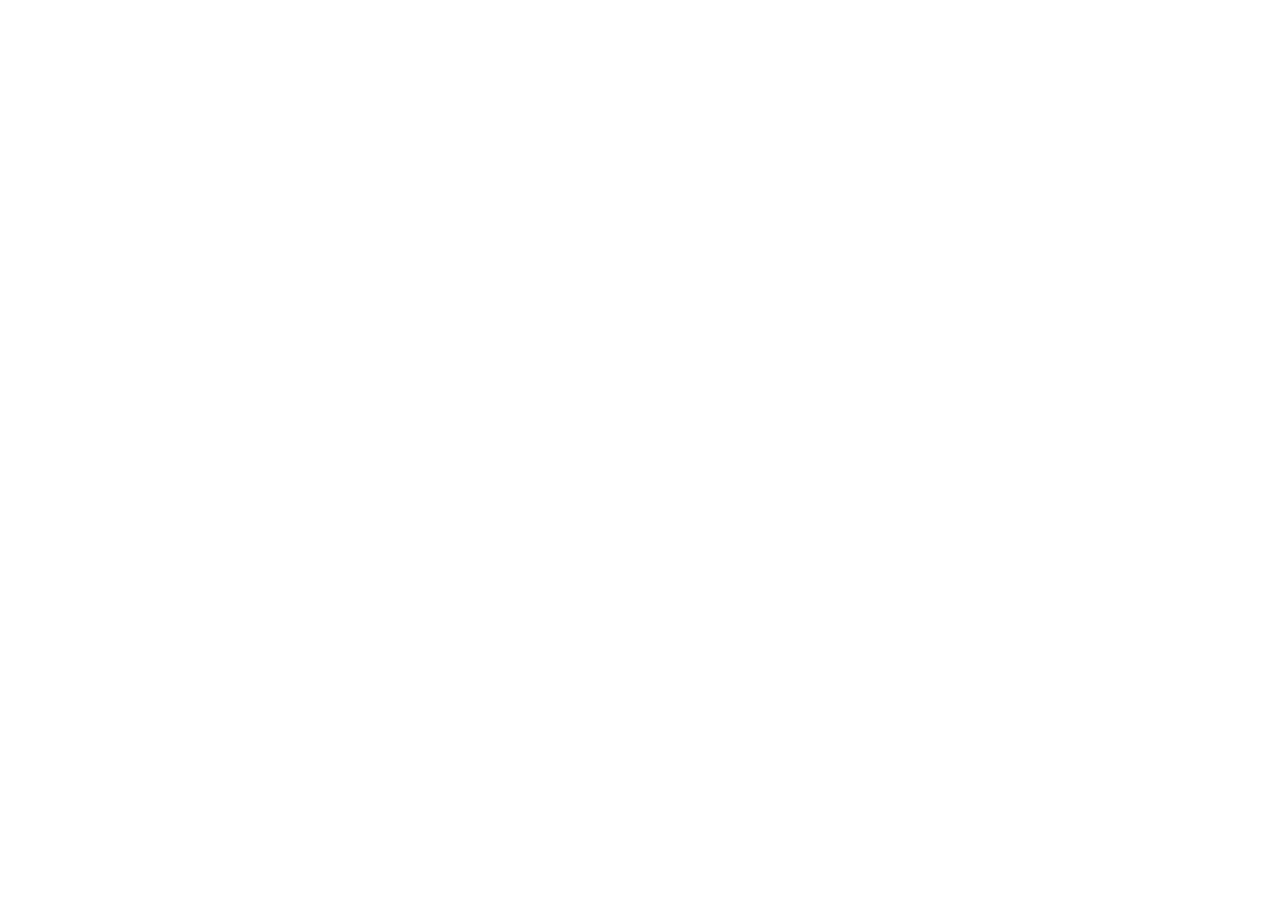
==== index.html @ 9c595fa5 "Add files via upload" ====
<!doctype html>
<html lang="en">
<head>
<meta charset="utf-8">
<meta name="viewport" content="width=device-width, initial-scale=1, viewport-fit=cover">
<title>Circles</title>
<link rel="stylesheet" href="css/style.css">
</head>
<body>
<div id="app"></div>
<script src="js/icons.js"></script>
<script src="js/models.js"></script>
<script src="js/views.js"></script>
<script src="js/controller.js"></script>
</body>
</html>
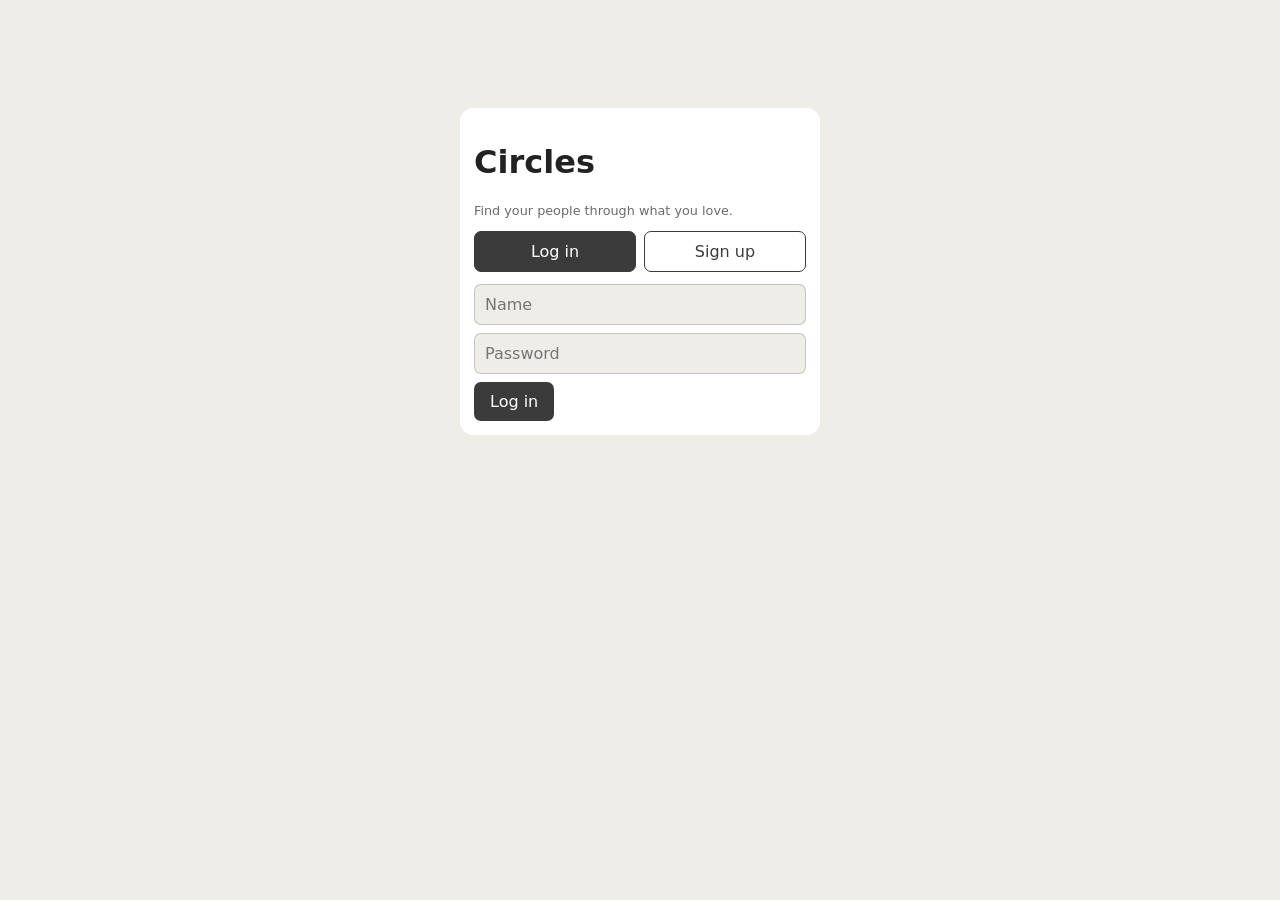
==== commit 2c95e766: "Rename index (1).html to index.html Fixed name" ====
--- a/index.html
+++ b/index.html
@@ -4,13 +4,314 @@
 <meta charset="utf-8">
 <meta name="viewport" content="width=device-width, initial-scale=1, viewport-fit=cover">
 <title>Circles</title>
-<link rel="stylesheet" href="css/style.css">
+<style>
+:root{--bg:#efede8;--card:#fff;--ink:#222;--mut:#6b6b6b;--ac:#3b3b3b;--on:#fff;--f:system-ui,sans-serif;--r:14px;--hd:var(--ac)}
+[data-theme=swimming]{--bg:#dff1f5;--card:#f8fdff;--ink:#073247;--mut:#4d7a8c;--ac:#0b7fa8;--on:#fff;--f:"Trebuchet MS",system-ui,sans-serif;--r:24px;--hd:repeating-radial-gradient(circle at 50% 160%,transparent 0 16px,rgba(255,255,255,.2) 17px 18px),linear-gradient(#0b7fa8,#38a9c9)}
+[data-theme=books]{--bg:#e7dcc6;--card:#f3ead8;--ink:#1a1714;--mut:#6e5a47;--ac:#4a2f1b;--on:#f3ead8;--f:Georgia,"Times New Roman",serif;--r:2px;--hd:#1a1714}
+[data-theme=gardening]{--bg:#e2ebd6;--card:#f4f8ec;--ink:#1d3320;--mut:#5b7552;--ac:#3f7a38;--on:#fff;--f:"Gill Sans","Trebuchet MS",sans-serif;--r:18px;--hd:linear-gradient(135deg,#2f6a2e,#7fb24a)}
+[data-theme=gaming]{--bg:#14102a;--card:#201a40;--ink:#ece8ff;--mut:#9d94d6;--ac:#8f6bff;--on:#14102a;--f:"Courier New",monospace;--r:6px;--hd:#0c0920}
+[data-theme=cooking]{--bg:#fbeedf;--card:#fff8ef;--ink:#3a1a10;--mut:#8a5a45;--ac:#b3301c;--on:#fff8ef;--f:"Palatino Linotype",Palatino,serif;--r:12px;--hd:repeating-linear-gradient(45deg,#b3301c 0 14px,#c9503a 14px 28px)}
+[data-theme=photography]{--bg:#1c1c1c;--card:#262626;--ink:#f0f0f0;--mut:#a0a0a0;--ac:#f2c14e;--on:#1c1c1c;--f:"Helvetica Neue",Arial,sans-serif;--r:0;--hd:#000}
+[data-theme=running]{--bg:#fff1e8;--card:#fffaf6;--ink:#2a1608;--mut:#8a5a3a;--ac:#ff5a1f;--on:#fff;--f:"Arial Narrow","Helvetica Neue",sans-serif;--r:10px;--hd:repeating-linear-gradient(0deg,#ff5a1f 0 8px,#ff7e47 8px 10px)}
+[data-theme=music]{--bg:#1a1024;--card:#2a1a3a;--ink:#f5e9ff;--mut:#b79ad6;--ac:#e040fb;--on:#1a1024;--f:Verdana,sans-serif;--r:16px;--hd:linear-gradient(135deg,#5b1b8a,#e040fb)}
+[data-theme=painting]{--bg:#fdf6ee;--card:#fff;--ink:#2a2133;--mut:#7d6b8a;--ac:#e0457b;--on:#fff;--f:"Trebuchet MS",sans-serif;--r:20px;--hd:linear-gradient(120deg,#e0457b,#f5a623,#3fb8af)}
+[data-theme=hiking]{--bg:#e9eadc;--card:#f6f6ec;--ink:#25301c;--mut:#6d7a5a;--ac:#6b4f2a;--on:#f6f6ec;--f:"Gill Sans",sans-serif;--r:8px;--hd:linear-gradient(#4a6741,#7d9a62)}
+[data-theme=cycling]{--bg:#e8f0f7;--card:#f7fbff;--ink:#10243a;--mut:#587490;--ac:#1769c9;--on:#fff;--f:"Helvetica Neue",Arial,sans-serif;--r:12px;--hd:repeating-linear-gradient(135deg,#1769c9 0 12px,#2a85e8 12px 24px)}
+[data-theme=yoga]{--bg:#f1ebf5;--card:#fbf8fd;--ink:#3a2d4a;--mut:#8a7b9c;--ac:#8e6bbf;--on:#fff;--f:Optima,"Segoe UI",sans-serif;--r:28px;--hd:linear-gradient(135deg,#b9a2e0,#f4c4d8)}
+[data-theme=fishing]{--bg:#dfe9ea;--card:#f1f7f7;--ink:#14302f;--mut:#547572;--ac:#1f6f6b;--on:#fff;--f:"Trebuchet MS",sans-serif;--r:16px;--hd:linear-gradient(#1f6f6b,#4aa8a0)}
+[data-theme=knitting]{--bg:#f6e9ea;--card:#fff6f6;--ink:#4a1d2c;--mut:#9a6a77;--ac:#c2415d;--on:#fff;--f:Georgia,serif;--r:22px;--hd:repeating-linear-gradient(45deg,#c2415d 0 6px,#d9607a 6px 12px)}
+[data-theme=chess]{--bg:#d9d4cc;--card:#efece6;--ink:#111;--mut:#5b564e;--ac:#111;--on:#efece6;--f:Georgia,serif;--r:0;--hd:repeating-conic-gradient(#111 0 25%,#2e2e2e 0 50%) 0 0/28px 28px}
+[data-theme=astronomy]{--bg:#0b1026;--card:#151c3d;--ink:#e6ebff;--mut:#8d9bd1;--ac:#ffd166;--on:#0b1026;--f:"Courier New",monospace;--r:14px;--hd:radial-gradient(circle at 20% 30%,#fff 0 1px,transparent 2px),radial-gradient(circle at 70% 60%,#fff 0 1px,transparent 2px),#0b1026}
+*{box-sizing:border-box}
+html,body{margin:0;min-height:100%}
+body{background:var(--bg);color:var(--ink);font-family:var(--f);transition:background .3s,color .3s}
+header{background:var(--hd);color:var(--on);padding:calc(env(safe-area-inset-top,0px) + 16px) 18px 16px;display:flex;justify-content:space-between;align-items:center;gap:12px}
+header h1{margin:0;font-size:1.4rem}
+header p{margin:4px 0 0;opacity:.85;font-size:.9rem}
+main{padding:16px 16px 120px;max-width:640px;margin:0 auto}
+nav{position:fixed;left:0;right:0;bottom:0;display:flex;justify-content:center;gap:8px;padding:10px 8px calc(env(safe-area-inset-bottom,0px) + 12px);pointer-events:none}
+nav button{display:flex;align-items:center;justify-content:center;width:48px;height:48px;pointer-events:auto;border:0;border-radius:14px;background:var(--card);color:var(--mut);cursor:pointer;box-shadow:0 2px 8px rgba(0,0,0,.18)}
+nav button.on{background:var(--ac);color:var(--on)}
+button:focus-visible,input:focus-visible,textarea:focus-visible{outline:2px solid var(--ac);outline-offset:2px}
+.hico{opacity:.9;flex:none}.ico{flex:none;color:var(--ac)}
+.card{background:var(--card);border-radius:var(--r);padding:14px;margin-bottom:12px}
+.card img.ph{width:100%;border-radius:calc(var(--r) / 2);display:block;margin-top:8px}
+.meta{color:var(--mut);font-size:.8rem}
+textarea,input[type=text],input[type=password]{width:100%;font:inherit;color:var(--ink);background:var(--bg);border:1px solid color-mix(in srgb,var(--ink) 20%,transparent);border-radius:calc(var(--r) / 2);padding:10px;margin-bottom:8px}
+.btn{background:var(--ac);color:var(--on);border:0;border-radius:calc(var(--r) / 2);padding:10px 16px;font:inherit;cursor:pointer}
+.btn.ghost{background:none;color:var(--mut);padding:4px 6px;font-size:.8rem}
+.row{display:flex;justify-content:space-between;align-items:center;gap:12px}
+.name,.who{display:flex;align-items:center;gap:12px}.who{cursor:pointer}
+.empty{color:var(--mut);text-align:center;padding:32px 8px}
+.fab{position:fixed;right:18px;bottom:calc(env(safe-area-inset-bottom,0px) + 88px);width:56px;height:56px;border-radius:50%;border:0;background:var(--ac);color:var(--on);font-size:2rem;line-height:1;cursor:pointer;box-shadow:0 4px 14px rgba(0,0,0,.3)}
+.tog{display:flex;gap:8px;margin-bottom:12px}
+.tog .btn{flex:1;background:none;color:var(--ac);border:1px solid var(--ac)}.tog .btn.on{background:var(--ac);color:var(--on)}
+.av{border-radius:50%;object-fit:cover;background:var(--ac);color:var(--on);display:flex;align-items:center;justify-content:center;font-weight:700;flex:none}
+.acts{display:flex;gap:6px;margin-top:10px;flex-wrap:wrap}
+.acts button{display:flex;align-items:center;gap:6px;background:none;border:1px solid color-mix(in srgb,var(--ink) 18%,transparent);border-radius:999px;padding:6px 12px;color:var(--mut);font:inherit;cursor:pointer}
+.acts button.on{color:var(--on);background:var(--ac);border-color:var(--ac)}
+.acts{--up1:#2e9e5b;--up2:#7fd36b;--dn1:#e8742a;--dn2:#f2a45c;--uptx:#fff;--dntx:#fff}
+.acts[data-h=swimming]{--up1:#1e90ff;--up2:#38d0e8;--dn1:#ff5a47;--dn2:#ff9a62}
+.acts[data-h=books]{--up1:#b9791f;--up2:#dcae4e;--dn1:#7a1f2b;--dn2:#b8465a}
+.acts[data-h=gardening]{--up1:#2f9e44;--up2:#8bd450;--dn1:#e8590c;--dn2:#f5a623}
+.acts[data-h=gaming]{--up1:#22d3a0;--up2:#6bff8f;--dn1:#ff3b6b;--dn2:#ff7a45;--uptx:#14102a}
+.acts[data-h=cooking]{--up1:#e8590c;--up2:#ffa94d;--dn1:#3b5bdb;--dn2:#74a0ff;--uptx:#3a1a10}
+.acts[data-h=photography]{--up1:#d99a1c;--up2:#f2c14e;--dn1:#4a6fa5;--dn2:#7fa3d1;--uptx:#1c1c1c}
+.acts[data-h=running]{--up1:#ff5a1f;--up2:#ffb347;--dn1:#2563eb;--dn2:#60a5fa}
+.acts[data-h=music]{--up1:#e040fb;--up2:#ff80ab;--dn1:#00a8c0;--dn2:#4dd0e1}
+.acts[data-h=painting]{--up1:#e0457b;--up2:#f5a623;--dn1:#2f9e98;--dn2:#2a7de1}
+.acts[data-h=hiking]{--up1:#4a8f3a;--up2:#9ccc65;--dn1:#8d5a2b;--dn2:#c98f4a}
+.acts[data-h=cycling]{--up1:#1769c9;--up2:#42a5f5;--dn1:#ef6c00;--dn2:#ffb300}
+.acts[data-h=yoga]{--up1:#8e6bbf;--up2:#d1a5ec;--dn1:#e08a6b;--dn2:#f4b183}
+.acts[data-h=fishing]{--up1:#1f8f86;--up2:#5fd1bd;--dn1:#d9534f;--dn2:#f08a5d}
+.acts[data-h=knitting]{--up1:#c2415d;--up2:#ef8aa0;--dn1:#4b6cb7;--dn2:#8fa8e8}
+.acts[data-h=chess]{--up1:#3d3d3d;--up2:#7a7a7a;--dn1:#c9a227;--dn2:#f0d56a;--dntx:#111}
+.acts[data-h=astronomy]{--up1:#ffd166;--up2:#ffe9a3;--dn1:#7b61ff;--dn2:#b39dff;--uptx:#0b1026}
+.acts button.up{color:var(--up1);border-color:color-mix(in srgb,var(--up1) 45%,transparent);background:linear-gradient(135deg,color-mix(in srgb,var(--up1) 16%,transparent),color-mix(in srgb,var(--up2) 16%,transparent))}
+.acts button.dn{color:var(--dn1);border-color:color-mix(in srgb,var(--dn1) 45%,transparent);background:linear-gradient(135deg,color-mix(in srgb,var(--dn1) 16%,transparent),color-mix(in srgb,var(--dn2) 16%,transparent))}
+.acts button.up.on{color:var(--uptx);border-color:transparent;background:linear-gradient(135deg,var(--up1),var(--up2))}
+.acts button.dn.on{color:var(--dntx);border-color:transparent;background:linear-gradient(135deg,var(--dn1),var(--dn2))}
+.cm{border-top:1px solid color-mix(in srgb,var(--ink) 15%,transparent);margin-top:10px;padding-top:8px}
+.cm p{margin:6px 0}.faded{opacity:.5}
+.auth{margin:12vh auto 0;max-width:360px}.err{color:#c0392b}
+</style>
 </head>
 <body>
 <div id="app"></div>
-<script src="js/icons.js"></script>
-<script src="js/models.js"></script>
-<script src="js/views.js"></script>
-<script src="js/controller.js"></script>
+<script>
+// ===== ICONS =====
+// Icon library: hobby icons, nav icons, and per-hobby reaction icons.
+const T='fill="currentColor" fill-opacity=".16"',F='fill="currentColor"';
+const ICONS={
+  swimming:`<circle cx="17" cy="6" r="2.2" ${F}/><path d="M4 12.5l5-3.5 4 2 2.5-3"/><path d="M12.5 11.5l2.5 2.5"/><path d="M2 16.5c2.2 0 2.2-1.5 4.5-1.5s2.2 1.5 4.5 1.5 2.2-1.5 4.5-1.5 2.2 1.5 4.5 1.5M2 20.5c2.2 0 2.2-1.5 4.5-1.5s2.2 1.5 4.5 1.5 2.2-1.5 4.5-1.5 2.2 1.5 4.5 1.5"/>`,
+  books:`<path d="M12 6.5C10 5 7 4.5 3 4.5v13.5c4 0 7 .5 9 2 2-1.5 5-2 9-2V4.5c-4 0-7 .5-9 2z" ${T}/><path d="M12 6.5v13.5M6 8.5c1.5 0 3 .2 4.5.8M6 12c1.5 0 3 .2 4.5.8M18 8.5c-1.5 0-3 .2-4.5.8M18 12c-1.5 0-3 .2-4.5.8"/>`,
+  gardening:`<path d="M5.5 15h13l-1.5 6H7z" ${T}/><path d="M12 15V9.5"/><path d="M12 10.5c0-3.5-2.5-5.5-6.5-5.5 0 3.5 2.5 5.5 6.5 5.5zM12 13c0-3 2-4.5 5.5-4.5 0 3-2 4.5-5.5 4.5z" ${T}/>`,
+  gaming:`<path d="M7 7h10a5 5 0 0 1 4.8 6.5l-1 3.5a2.5 2.5 0 0 1-4.2 1l-1.8-2.5H9.2L7.4 18a2.5 2.5 0 0 1-4.2-1l-1-3.5A5 5 0 0 1 7 7z" ${T}/><path d="M7.5 10v4M5.5 12h4"/><circle cx="16" cy="11" r="1" ${F}/><circle cx="18.5" cy="13.5" r="1" ${F}/>`,
+  cooking:`<path d="M4.5 12h15v5a3.5 3.5 0 0 1-3.5 3.5H8A3.5 3.5 0 0 1 4.5 17z" ${T}/><path d="M3 12h18M10.5 9.5h3M12 9.5V12"/><path d="M8 3c-1 1 1 2 0 3.5M12 2c-1 1 1 2 0 3.5M16 3c-1 1 1 2 0 3.5"/>`,
+  photography:`<path d="M3 8.5a2 2 0 0 1 2-2h2.5L9 4h6l1.5 2.5H19a2 2 0 0 1 2 2V18a2 2 0 0 1-2 2H5a2 2 0 0 1-2-2z" ${T}/><circle cx="12" cy="13" r="4"/><circle cx="12" cy="13" r="1.6" ${F}/><circle cx="17.5" cy="9.5" r=".8" ${F}/>`,
+  running:`<path d="M3 17v-4l4-1 2-3 3 2 5 2.5c2 .5 4 1 4 3.5v1H3z" ${T}/><path d="M3 20.5h18M9.5 10l1.5 2M12 11.5l1.5 1.5"/>`,
+  music:`<path d="M9 18V6l10-2v12"/><circle cx="6.5" cy="18" r="2.5" ${T}/><circle cx="16.5" cy="16" r="2.5" ${T}/><path d="M9 10l10-2"/>`,
+  painting:`<path d="M12 3a9 9 0 0 0 0 18c1.5 0 2-1 1.5-2.2-.5-1.3.3-2.3 1.7-2.3H18a3 3 0 0 0 3-3C21 7 17 3 12 3z" ${T}/><circle cx="7.5" cy="11" r="1.2" ${F}/><circle cx="10.5" cy="7" r="1.2" ${F}/><circle cx="15.5" cy="7.5" r="1.2" ${F}/>`,
+  hiking:`<path d="M2 20l7-12 4 6 2-3 7 9z" ${T}/><path d="M9 8V4l4 1.5L9 7"/>`,
+  cycling:`<circle cx="6" cy="16" r="3.5" ${T}/><circle cx="18" cy="16" r="3.5" ${T}/><path d="M6 16l4-7h5l3 7M10 9l3 7H6M9 6.5h3"/>`,
+  yoga:`<circle cx="12" cy="5" r="2" ${F}/><path d="M12 8v5M5 11l7 2 7-2M7 20l5-7 5 7"/>`,
+  fishing:`<path d="M3 12c3-5 8-6 12-3l3-2v10l-3-2c-4 3-9 2-12-3z" ${T}/><circle cx="8" cy="11" r=".9" ${F}/><path d="M12 9.5c1 1.5 1 3.5 0 5"/>`,
+  knitting:`<circle cx="10" cy="14" r="6" ${T}/><path d="M5.5 11c3 1 6 .5 9-2M4.5 15c4 1.5 8 1 11-1.5M7 19c3 .5 6-.5 8-2.5"/><path d="M14 11l7-8M19 3l2 2"/>`,
+  chess:`<circle cx="12" cy="6.5" r="3" ${T}/><path d="M9.5 10c0 2.500-1 3.500-2.500 5h10c-1.500-1.500-2.500-2.500-2.500-5M5 21h14v-3H5z" ${T}/><path d="M7 15h10"/>`,
+  astronomy:`<circle cx="12" cy="12" r="5" ${T}/><ellipse cx="12" cy="12" rx="10" ry="3.5" transform="rotate(-20 12 12)"/><circle cx="19" cy="5" r=".8" ${F}/><circle cx="5" cy="19" r=".8" ${F}/>`,
+  n_photos:`<rect x="3" y="4" width="18" height="16" rx="3" ${T}/><circle cx="8.5" cy="9.5" r="1.8" ${F}/><path d="M3.5 17l5.5-5 4 3.5 2.5-2 5 4"/>`,
+  n_popular:`<path d="M12 3l2.6 5.6 6.1.8-4.5 4.2 1.2 6L12 16.6 6.6 19.6l1.2-6L3.3 9.4l6.1-.8z" ${T}/><path d="M12 14v-5M9.8 11l2.2-2.2 2.2 2.2"/>`,
+  n_text:`<path d="M5 4h14a2 2 0 0 1 2 2v9a2 2 0 0 1-2 2h-7l-5 4v-4H5a2 2 0 0 1-2-2V6a2 2 0 0 1 2-2z" ${T}/><path d="M7.5 9h9M7.5 12.5h5.5"/>`,
+  n_add:`<rect x="3" y="3" width="18" height="18" rx="4" ${T}/><circle cx="7.5" cy="8" r="1" ${F}/><circle cx="7.5" cy="12" r="1" ${F}/><circle cx="7.5" cy="16" r="1" ${F}/><path d="M11 8h6M11 12h6M11 16h4"/>`,
+  n_hobbies:`<path d="M12 20.5s-8-4.7-8-10.5a4.5 4.5 0 0 1 8-2.8A4.5 4.5 0 0 1 20 10c0 5.8-8 10.5-8 10.5z" ${T}/><path d="M7.5 10a2.5 2.5 0 0 1 2-2"/>`,
+  n_me:`<circle cx="12" cy="12" r="9.5" ${T}/><circle cx="12" cy="9.5" r="3.2"/><path d="M5.8 18.5c1.2-2.6 3.5-4 6.2-4s5 1.4 6.200 4"/>`
+};
+// Themed reactions. Dislike reuses the like shape turned upside down.
+const REACT={
+  swimming:{like:`<path d="M12 3c4 5 6 8 6 11a6 6 0 0 1-12 0c0-3 2-6 6-11z" ${T}/>`,comment:`<circle cx="9" cy="15" r="5" ${T}/><circle cx="17" cy="8" r="3" ${T}/>`},
+  books:{like:`<path d="M6 3h12v18l-6-4-6 4z" ${T}/>`,comment:`<path d="M4 20l1-4L16 5l3 3L8 19zM14 7l3 3" ${T}/>`},
+  gardening:{like:`<path d="M5 19C5 10 10 5 20 5c0 10-5 15-15 14zM5 19l8-8" ${T}/>`,comment:`<circle cx="12" cy="6" r="2.8" ${T}/><circle cx="12" cy="18" r="2.8" ${T}/><circle cx="6" cy="12" r="2.8" ${T}/><circle cx="18" cy="12" r="2.8" ${T}/><circle cx="12" cy="12" r="1.5" ${F}/>`},
+  gaming:{like:`<path d="M12 3l2.6 5.6 6.1.8-4.5 4.2 1.2 6L12 16.6 6.6 19.6l1.2-6L3.3 9.4l6.1-.8z" ${T}/>`,comment:`<path d="M4 5h16v11h-7l-4 4v-4H4z" ${T}/><path d="M8 10.5h.01M12 10.5h.01M16 10.5h.01"/>`},
+  cooking:{like:`<path d="M12 3c1 4 5 5 5 10a5 5 0 0 1-10 0c0-2 1-3 2-4 0 2 1 3 2 3 0-4-1-6 1-9z" ${T}/>`,comment:`<path d="M4 17h16M6 17a6 6 0 0 1 12 0M12 9V7" ${T}/>`},
+  photography:{like:`<circle cx="12" cy="12" r="8" ${T}/><path d="M12 4l4 7M20 12l-7 4M12 20l-4-7M4 12l7-4"/>`,comment:`<rect x="4" y="5" width="16" height="14" rx="1" ${T}/><path d="M8 5v14M16 5v14"/>`},
+  running:{like:`<path d="M13 2L5 14h6l-1 8 8-12h-6z" ${T}/>`,comment:`<circle cx="12" cy="13" r="7" ${T}/><path d="M12 9v4l2.5 1.5M9.5 3h5"/>`},
+  music:{like:`<path d="M9 18V5l10-2v12"/><circle cx="6.5" cy="18" r="2.5" ${T}/><circle cx="16.5" cy="15" r="2.5" ${T}/>`,comment:`<path d="M4 12v0M8 8v8M12 5v14M16 8v8M20 11v2"/>`},
+  painting:{like:`<path d="M20 4L10 14l-2-2L18 2z" ${T}/><path d="M8 14c-3 0-4 2-4 4s-1 2-1 2c3 1 7 0 7-4z" ${T}/>`,comment:`<path d="M4 5h16v11H9l-5 4z" ${T}/><circle cx="9" cy="10.5" r="1" ${F}/><circle cx="12.5" cy="10.5" r="1" ${F}/>`},
+  hiking:{like:`<path d="M3 19l6-11 4 7 2-3 6 7z" ${T}/>`,comment:`<circle cx="12" cy="12" r="8" ${T}/><path d="M15 9l-1.5 4.5L9 15l1.5-4.5z"/>`},
+  cycling:{like:`<circle cx="12" cy="12" r="8" ${T}/><circle cx="12" cy="12" r="1.5" ${F}/><path d="M12 4v6.5M12 13.5V20M4 12h6.5M13.5 12H20"/>`,comment:`<path d="M6 17h12l-1.5-2V10a4.5 4.5 0 0 0-9 0v5z" ${T}/><path d="M10 20h4"/>`},
+  yoga:{like:`<path d="M12 4c3 3 3 7 0 10-3-3-3-7 0-10zM4 9c4 0 7 2 8 5-4 0-7-2-8-5zM20 9c-4 0-7 2-8 5 4 0 7-2 8-5z" ${T}/><path d="M5 18h14"/>`,comment:`<circle cx="12" cy="12" r="3" ${F}/><circle cx="12" cy="12" r="7"/>`},
+  fishing:{like:`<path d="M4 12c3-5 8-5 11-2l4-3v10l-4-3c-3 3-8 3-11-2z" ${T}/><circle cx="8.5" cy="11" r=".8" ${F}/>`,comment:`<path d="M13 3v12a4.5 4.5 0 0 1-9 0v-1.5M2 12l2 2 2-2"/><circle cx="13" cy="3" r="1" ${F}/>`},
+  knitting:{like:`<circle cx="12" cy="12" r="8" ${T}/><path d="M5 9c4 1.5 9 1 14-2M4.5 14c5 2 10 1 15-2M8 19.5c3 .5 7-1 9-4"/>`,comment:`<path d="M5 20L19 4M5 4l14 16"/><circle cx="19" cy="4" r="1.3" ${F}/><circle cx="19" cy="20" r="1.3" ${F}/>`},
+  chess:{like:`<path d="M4 18l-1-10 5 4 4-7 4 7 5-4-1 10z" ${T}/><path d="M4 21h16"/>`,comment:`<rect x="4" y="4" width="16" height="16" rx="1"/><path d="M4 12h16M12 4v16"/><path d="M4 4h8v8H4zM12 12h8v8h-8z" ${F}/>`},
+  astronomy:{like:`<path d="M12 3c1 5 3 7 9 9-6 2-8 4-9 9-1-5-3-7-9-9 6-2 8-4 9-9z" ${T}/>`,comment:`<path d="M20 14.5A8 8 0 1 1 9.5 4 6.5 6.5 0 0 0 20 14.5z" ${T}/>`}
+};
+const HIDE='<path d="M3 12s3.5-6 9-6 9 6 9 6-3.5 6-9 6-9-6-9-6z"/><circle cx="12" cy="12" r="2.5"/><path d="M4 4l16 16"/>';
+const svg=(inner,n=28,c="ico",flip=false)=>`<svg class="${c}" viewBox="0 0 24 24" width="${n}" height="${n}" fill="none" stroke="currentColor" stroke-width="1.7" stroke-linecap="round" stroke-linejoin="round" aria-hidden="true">${flip?`<g transform="rotate(180 12 12)">${inner}</g>`:inner}</svg>`;
+const ico=(k,n,c)=>svg(ICONS[k],n,c);
+const rico=(h,t,n=20)=>t==="hide"?svg(HIDE,n,"ri"):svg(REACT[h][t==="dislike"?"like":t],n,"ri",t==="dislike");
+
+// ===== MODELS =====
+// MODEL: data, rules and saving (localStorage). Contains no HTML.
+const M=(()=>{
+const KEY="circles-db-v2";
+const H={
+  swimming:{name:"Swimming",tag:"Laps, open water and cold-lake bravery."},
+  books:{name:"Books",tag:"What you’re reading and what it did to you."},
+  gardening:{name:"Gardening",tag:"Seeds, soil and slow wins."},
+  gaming:{name:"Gaming",tag:"Runs, builds and rage-quits."},
+  cooking:{name:"Cooking",tag:"Dinners worth photographing."},
+  photography:{name:"Photography",tag:"One good frame at a time."},
+  running:{name:"Running",tag:"Early miles and personal bests."},
+  music:{name:"Music",tag:"Play it, make it, share it."},
+  painting:{name:"Painting",tag:"Colour, canvas and happy accidents."},
+  hiking:{name:"Hiking",tag:"Trails, summits and snack breaks."},
+  cycling:{name:"Cycling",tag:"Two wheels, long roads."},
+  yoga:{name:"Yoga",tag:"Stretch, breathe, repeat."},
+  fishing:{name:"Fishing",tag:"Patience, water and the one that got away."},
+  knitting:{name:"Knitting",tag:"One more row, always."},
+  chess:{name:"Chess",tag:"Openings, endgames and blunders."},
+  astronomy:{name:"Astronomy",tag:"Clear skies and faraway things."}};
+let db=null;
+const uid=p=>p+Date.now().toString(36)+Math.random().toString(36).slice(2,6);
+const save=()=>{try{localStorage.setItem(KEY,JSON.stringify(db))}catch(e){alert("Storage is full. Delete a photo post to free up space.")}};
+async function hash(pw,salt){const b=await crypto.subtle.digest("SHA-256",new TextEncoder().encode(salt+pw));return[...new Uint8Array(b)].map(x=>x.toString(16).padStart(2,"0")).join("")}
+function seed(){
+  const n=Date.now(),m=6e4,u=(id,name,bio,joined)=>({id,name,bio,pic:null,salt:null,hash:null,joined,current:null,hidden:[]});
+  const p=(id,hobby,who,text,ago,votes)=>({id,hobby,uid:who,text,img:null,t:n-ago*m,votes});
+  return{session:null,
+    users:[u("u1","Mira","Cold-water swimmer and lake enthusiast.",["swimming","photography"]),u("u2","Jonas","Reads too much, sleeps too little.",["books","cooking"]),u("u3","Elin","Tomatoes, tulips and bad puns.",["gardening","books"])],
+    posts:[p("p1","swimming","u1","Hit 2 km in the lake this morning. Water was 14 degrees.",20,{u2:1,u3:1}),
+      p("p2","books","u2","Finished a thousand-page novel. Need a lighter read next, suggestions?",90,{u3:1}),
+      p("p3","gardening","u3","First tomatoes of the year are finally turning red.",300,{u1:1,u2:1}),
+      p("p4","books","u3","Reread an old favourite and it hit differently this time.",1500,{}),
+      p("p5","cooking","u2","Burnt the garlic again. Lesson: never leave it alone.",60,{u1:-1})],
+    comments:[{id:"c1",pid:"p2",uid:"u3",text:"Try a short story collection!",t:n-60*m}]}}
+try{db=JSON.parse(localStorage.getItem(KEY))}catch(e){}
+if(!db){db=seed();save()}
+const user=i=>db.users.find(x=>x.id===i);
+const me=()=>user(db.session);
+const post=i=>db.posts.find(p=>p.id===i);
+const count=h=>db.posts.filter(p=>p.hobby===h).length;
+const members=h=>db.users.filter(x=>x.joined.includes(h)).length;
+return{H,user,me,post,members,count,
+  // --- accounts ---
+  async signUp(name,pw){
+    name=name.trim();
+    if(name.length<2||pw.length<4)return"Use a name of 2+ characters and a password of 4+.";
+    if(db.users.some(x=>x.name.toLowerCase()===name.toLowerCase()))return"That name is taken.";
+    const salt=uid("s"),u={id:uid("u"),name,bio:"",pic:null,salt,hash:await hash(pw,salt),joined:[],current:null,hidden:[]};
+    db.users.push(u);db.session=u.id;save();return null},
+  async logIn(name,pw){
+    const u=db.users.find(x=>x.hash&&x.name.toLowerCase()===name.trim().toLowerCase());
+    if(!u||u.hash!==await hash(pw,u.salt))return"Wrong name or password.";
+    db.session=u.id;save();return null},
+  logout(){db.session=null;save()},
+  update(patch){
+    if(patch.name!==undefined){const nm=patch.name.trim();
+      if(nm.length<2)return"Name needs 2+ characters.";
+      if(db.users.some(x=>x.id!==db.session&&x.name.toLowerCase()===nm.toLowerCase()))return"That name is taken.";
+      patch.name=nm}
+    Object.assign(me(),patch);save();return null},
+  // --- hobbies: most popular first (members, then posts) ---
+  popular(list){return list.slice().sort((a,b)=>members(b)-members(a)||count(b)-count(a))},
+  join(h){const u=me();if(!u.joined.includes(h))u.joined.push(h);u.current=h;save()},
+  setCurrent(h){me().current=h;save()},
+  leave(h){const u=me();u.joined=u.joined.filter(x=>x!==h);if(u.current===h)u.current=u.joined[0]||null;save()},
+  // most popular posts across all hobbies: likes minus dislikes, then comments, then newest
+  popularPosts(){const hid=me().hidden,sc=p=>Object.values(p.votes).reduce((a,b)=>a+b,0),nc=p=>db.comments.filter(c=>c.pid===p.id).length;
+    return db.posts.filter(p=>!hid.includes(p.id)).sort((a,b)=>sc(b)-sc(a)||nc(b)-nc(a)||b.t-a.t).slice(0,30)},
+  // --- posts: newest first ---
+  feed(h,photo,showHidden){const hid=me().hidden;return db.posts.filter(p=>p.hobby===h&&!!p.img===photo&&(showHidden||!hid.includes(p.id))).sort((a,b)=>b.t-a.t)},
+  hiddenIn(h,photo){const hid=me().hidden;return db.posts.filter(p=>p.hobby===h&&!!p.img===photo&&hid.includes(p.id)).length},
+  byUser(id){return db.posts.filter(p=>p.uid===id).sort((a,b)=>b.t-a.t)},
+  savePost(d){
+    const photo=d.kind==="photo";
+    if(d.id){const p=post(d.id);p.text=d.text;p.img=photo?d.img:null}
+    else db.posts.push({id:uid("p"),hobby:d.hobby,uid:db.session,text:d.text,img:photo?d.img:null,t:Date.now(),votes:{}});
+    save()},
+  remove(id){db.posts=db.posts.filter(p=>p.id!==id);db.comments=db.comments.filter(c=>c.pid!==id);save()},
+  // --- reactions ---
+  vote(id,v){const p=post(id),k=db.session;if(p.votes[k]===v)delete p.votes[k];else p.votes[k]=v;save()},
+  hide(id){const u=me();u.hidden=u.hidden.includes(id)?u.hidden.filter(x=>x!==id):[...u.hidden,id];save()},
+  comments(id){return db.comments.filter(c=>c.pid===id).sort((a,b)=>a.t-b.t)},
+  comment(id,text){db.comments.push({id:uid("c"),pid:id,uid:db.session,text,t:Date.now()});save()}
+}})();
+
+// ===== VIEWS =====
+// VIEW: turns data into HTML strings. Never changes data.
+const esc=t=>String(t).replace(/[&<>"]/g,c=>({"&":"&amp;","<":"&lt;",">":"&gt;",'"':"&quot;"}[c]));
+const V={
+  ago(t){const s=(Date.now()-t)/1000;return s<60?"just now":s<3600?Math.floor(s/60)+"m ago":s<86400?Math.floor(s/3600)+"h ago":Math.floor(s/86400)+"d ago"},
+  avatar(u,n=36){return u.pic?`<img class="av" src="${u.pic}" width="${n}" height="${n}" alt="${esc(u.name)}">`:`<div class="av" style="width:${n}px;height:${n}px;font-size:${Math.round(n/2.4)}px">${esc(u.name[0].toUpperCase())}</div>`},
+  auth(mode,err){const i=mode==="in";return`<div class="auth card"><h1>Circles</h1><p class="meta">Find your people through what you love.</p>
+    <div class="tog"><button class="btn ${i?"on":""}" onclick="C.mode('in')">Log in</button><button class="btn ${i?"":"on"}" onclick="C.mode('up')">Sign up</button></div>
+    ${err?`<p class="err">${esc(err)}</p>`:""}<input type="text" id="an" placeholder="Name" autocomplete="username"><input type="password" id="ap" placeholder="Password" autocomplete="${i?"current-password":"new-password"}">
+    <button class="btn" onclick="C.auth()">${i?"Log in":"Create account"}</button></div>`},
+  header(h,tab){if(tab==="popular")return`<header><div><h1>Popular</h1><p>Top posts and photos across every hobby.</p></div>${ico("n_popular",44,"hico")}</header>`;const x=h&&M.H[h];return`<header><div><h1>${x?esc(x.name):"Circles"}</h1><p>${x?esc(x.tag):"Join a hobby to get started."}</p></div>${x?ico(h,44,"hico"):""}</header>`},
+  nav(tab){return`<nav>${[["popular","Popular"],["photos","Photos"],["text","Posts"],["add","Explore hobbies"],["hobbies","My hobbies"],["me","Profile"]].map(([k,l])=>`<button class="${tab===k?"on":""}" onclick="C.go('${k}')" aria-label="${l}" title="${l}">${ico("n_"+k,28,"ni")}</button>`).join("")}</nav>`},
+  card(p,S,u,showHobby){
+    const a=M.user(p.uid),h=p.hobby,mine=p.uid===u.id,v=Object.values(p.votes),up=v.filter(x=>x>0).length,dn=v.filter(x=>x<0).length,cs=M.comments(p.id),hid=u.hidden.includes(p.id),my=p.votes[u.id];
+    const b=(on,fn,label,icon,n,c="")=>`<button class="${c} ${on?"on":""}" onclick="${fn}" aria-label="${label}" title="${label}">${icon}${n===undefined?"":`<span>${n}</span>`}</button>`;
+    return`<div class="card ${hid?"faded":""}"><div class="row"><div class="who" onclick="C.profile('${a.id}')">${V.avatar(a,34)}<div><strong>${esc(a.name)}</strong><div class="meta">${V.ago(p.t)}${showHobby?" · "+esc(M.H[h].name):""}</div></div></div>
+      ${mine?`<span><button class="btn ghost" onclick="C.compose(null,'${p.id}')">Edit</button><button class="btn ghost" onclick="C.del('${p.id}')">Delete</button></span>`:""}</div>
+      ${p.text?`<p>${esc(p.text)}</p>`:""}${p.img?`<img class="ph" src="${p.img}" alt="Photo in ${esc(M.H[h].name)}">`:""}
+      <div class="acts" data-h="${h}">${b(my===1,`C.vote('${p.id}',1)`,"Like",rico(h,"like"),up,"up")}${b(my===-1,`C.vote('${p.id}',-1)`,"Dislike",rico(h,"dislike"),dn,"dn")}${b(S.open[p.id],`C.toggle('${p.id}')`,"Comments",rico(h,"comment"),cs.length)}${mine?"":b(false,`C.hide('${p.id}')`,hid?"Unhide":"Hide",rico(h,"hide"))}</div>
+      ${S.open[p.id]?`<div class="cm">${cs.map(c=>`<p><strong>${esc(M.user(c.uid).name)}</strong> <span class="meta">${V.ago(c.t)}</span><br>${esc(c.text)}</p>`).join("")||`<p class="meta">No comments yet.</p>`}<div class="row"><input type="text" id="c-${p.id}" placeholder="Add a comment"><button class="btn" onclick="C.comment('${p.id}')">Send</button></div></div>`:""}</div>`},
+  feed(S,u,photo){
+    const h=u.current;
+    if(!h)return`<div class="empty">You haven’t picked a hobby yet.<br><br><button class="btn" onclick="C.go('add')">Explore hobbies</button></div>`;
+    const list=M.feed(h,photo,S.showHidden),hn=M.hiddenIn(h,photo);
+    return(list.length?list.map(p=>V.card(p,S,u)).join(""):`<div class="empty">${ico(h,40)}<br>No ${photo?"photos":"posts"} in ${esc(M.H[h].name)} yet. Tap + to share the first one.</div>`)
+      +(hn?`<button class="btn ghost" onclick="C.toggleHidden()">${S.showHidden?"Hide hidden posts":"Show "+hn+" hidden"}</button>`:"")
+      +`<button class="fab" aria-label="New post" onclick="C.compose('${photo?"photo":"text"}')">+</button>`},
+  compose(S){
+    const d=S.draft,ph=d.kind==="photo",name=esc(M.H[d.hobby].name);
+    return`<h2>${d.id?"Edit post":"New post"} in ${name}</h2>`+(d.id?"":`<div class="tog"><button class="btn ${ph?"":"on"}" onclick="C.kind('text')">Text</button><button class="btn ${ph?"on":""}" onclick="C.kind('photo')">Photo</button></div>`)
+      +`<div class="card">${ph?`${d.img?`<img class="ph" src="${d.img}" alt="Current photo"><br>`:""}<input type="file" id="file" accept="image/*"><br><br>`:""}<textarea id="txt" rows="${ph?2:5}" placeholder="${ph?"Add a caption":"Share something with "+name}">${esc(d.text)}</textarea><button class="btn" onclick="C.savePost()">${d.id?"Save changes":"Post"}</button> <button class="btn ghost" onclick="C.cancel()">Cancel</button></div>`},
+  hobbyRow(k,btn){return`<div class="card row"><div class="name">${ico(k)}<div><strong>${M.H[k].name}</strong><div class="meta">${M.members(k)} members · ${M.count(k)} posts</div></div></div>${btn}</div>`},
+  explore(u){const rest=M.popular(Object.keys(M.H).filter(k=>!u.joined.includes(k)));
+    return`<h2>Explore hobbies</h2><p class="meta">Most popular first.</p>`+(rest.length?rest.map(k=>V.hobbyRow(k,`<button class="btn" onclick="C.join('${k}')">Join</button>`)).join(""):`<div class="empty">You’ve joined every hobby for now.</div>`)},
+  mine(u){const my=M.popular(u.joined);
+    return`<h2>My hobbies</h2>`+(my.length?my.map(k=>V.hobbyRow(k,`<span><button class="btn" onclick="C.pick('${k}')">${u.current===k?"Viewing":"Open"}</button> <button class="btn ghost" onclick="C.leave('${k}')">Leave</button></span>`)).join(""):`<div class="empty">No hobbies yet. Tap Explore hobbies to join one.</div>`)},
+  profile(S,u){
+    const id=S.viewUid||u.id,a=M.user(id),own=id===u.id,posts=M.byUser(id);
+    const top=own?`<div class="card"><div id="pvw">${V.avatar(a,80)}</div><br><input type="file" id="pf" accept="image/*" onchange="C.picChosen(this)"><br><br><input type="text" id="pn" value="${esc(a.name)}" aria-label="Name"><textarea id="pb" rows="3" placeholder="Tell people about yourself">${esc(a.bio)}</textarea><button class="btn" onclick="C.saveProfile()">Save profile</button> <button class="btn ghost" onclick="C.logout()">Log out</button></div>`
+      :`<div class="card"><div class="name">${V.avatar(a,80)}<div><h2 style="margin:0">${esc(a.name)}</h2><div class="meta">${a.joined.map(k=>esc(M.H[k].name)).join(", ")}</div></div></div><p>${esc(a.bio)||"<span class=meta>No bio yet.</span>"}</p></div>`;
+    return top+`<h2>${own?"Your posts":"Posts"}</h2>`+(posts.length?posts.map(p=>V.card(p,S,u,true)).join(""):`<div class="empty">No posts yet.</div>`)},
+  popular(S,u){const l=(S.order||[]).map(M.post).filter(p=>p&&!u.hidden.includes(p.id));return l.length?l.map(p=>V.card(p,S,u,true)).join(""):`<div class="empty">Nothing here yet.</div>`},
+  page(S,u){return({popular:()=>V.popular(S,u),photos:()=>V.feed(S,u,true),text:()=>V.feed(S,u,false),compose:()=>V.compose(S),add:()=>V.explore(u),hobbies:()=>V.mine(u),me:()=>V.profile(S,u)})[S.tab]()}
+};
+
+// ===== CONTROLLER =====
+// CONTROLLER: handles clicks, asks the Model to change data, then redraws the View.
+const C=(()=>{
+const S={order:null,tab:"text",mode:"in",err:"",open:{},showHidden:false,viewUid:null,draft:null,back:"text",pic:null};
+const $=s=>document.querySelector(s);
+function shrink(f,max,cb){const r=new FileReader();r.onload=()=>{const i=new Image();i.onload=()=>{
+  const k=Math.min(1,max/Math.max(i.width,i.height)),c=document.createElement("canvas");
+  c.width=i.width*k;c.height=i.height*k;c.getContext("2d").drawImage(i,0,0,c.width,c.height);cb(c.toDataURL("image/jpeg",.7))};i.src=r.result};r.readAsDataURL(f)}
+function render(){
+  const u=M.me(),app=$("#app");
+  if(!u){document.body.dataset.theme="none";app.innerHTML=V.auth(S.mode,S.err);return}
+  if(S.tab==="compose"&&!S.draft)S.tab="text";
+  if(S.tab==="popular"&&!S.order)S.order=M.popularPosts().map(p=>p.id); // order is frozen until you reopen the page
+  document.body.dataset.theme=S.tab==="popular"?"none":(u.current||"none");
+  app.innerHTML=V.header(u.current,S.tab)+`<main>${V.page(S,u)}</main>`+V.nav(S.tab)}
+const api={
+  mode(m){S.mode=m;S.err="";render()},
+  async auth(){const n=$("#an").value,p=$("#ap").value;S.err=(S.mode==="in"?await M.logIn(n,p):await M.signUp(n,p))||"";S.tab="text";render()},
+  logout(){M.logout();S.tab="text";S.viewUid=null;render()},
+  go(t){S.order=null;S.tab=t;S.viewUid=null;S.draft=null;render()},
+  pick(h){M.setCurrent(h);S.tab="text";render()},
+  join(h){M.join(h);S.tab="text";render()},
+  leave(h){if(confirm("Leave "+M.H[h].name+"? Your posts stay, but it disappears from your list.")){M.leave(h);render()}},
+  vote(id,v){M.vote(id,v);render()},
+  hide(id){M.hide(id);render()},
+  toggle(id){S.open[id]=!S.open[id];render()},
+  toggleHidden(){S.showHidden=!S.showHidden;render()},
+  comment(id){const t=$("#c-"+id).value.trim();if(!t)return;M.comment(id,t);S.open[id]=true;render()},
+  compose(kind,id){
+    const p=id&&M.post(id);if(S.tab!=="compose")S.back=S.tab;
+    S.draft=p?{id:p.id,hobby:p.hobby,kind:p.img?"photo":"text",text:p.text,img:p.img}:{id:null,hobby:M.me().current,kind,text:"",img:null};
+    S.tab="compose";render()},
+  kind(k){S.draft.text=$("#txt").value;S.draft.kind=k;render()},
+  cancel(){S.draft=null;S.tab=S.back;render()},
+  savePost(){
+    const d=S.draft,text=$("#txt").value.trim(),photo=d.kind==="photo",f=photo&&$("#file").files[0];
+    const done=img=>{
+      if(photo&&!img){alert("Choose a photo first.");return}
+      if(!photo&&!text){alert("Write something first.");return}
+      M.savePost({...d,text,img});
+      S.tab=S.back==="me"?"me":(photo?"photos":"text");S.draft=null;render()};
+    f?shrink(f,800,done):done(d.img)},
+  del(id){if(confirm("Delete this post?")){M.remove(id);render()}},
+  profile(id){S.tab="me";S.viewUid=id===M.me().id?null:id;render();scrollTo(0,0)},
+  picChosen(input){const f=input.files[0];if(f)shrink(f,240,d=>{S.pic=d;$("#pvw").innerHTML=V.avatar({pic:d,name:"?"},80)})},
+  saveProfile(){const err=M.update({name:$("#pn").value,bio:$("#pb").value,...(S.pic?{pic:S.pic}:{})});if(err){alert(err);return}S.pic=null;render()}
+};
+render();
+return api})();
+
+</script>
 </body>
 </html>
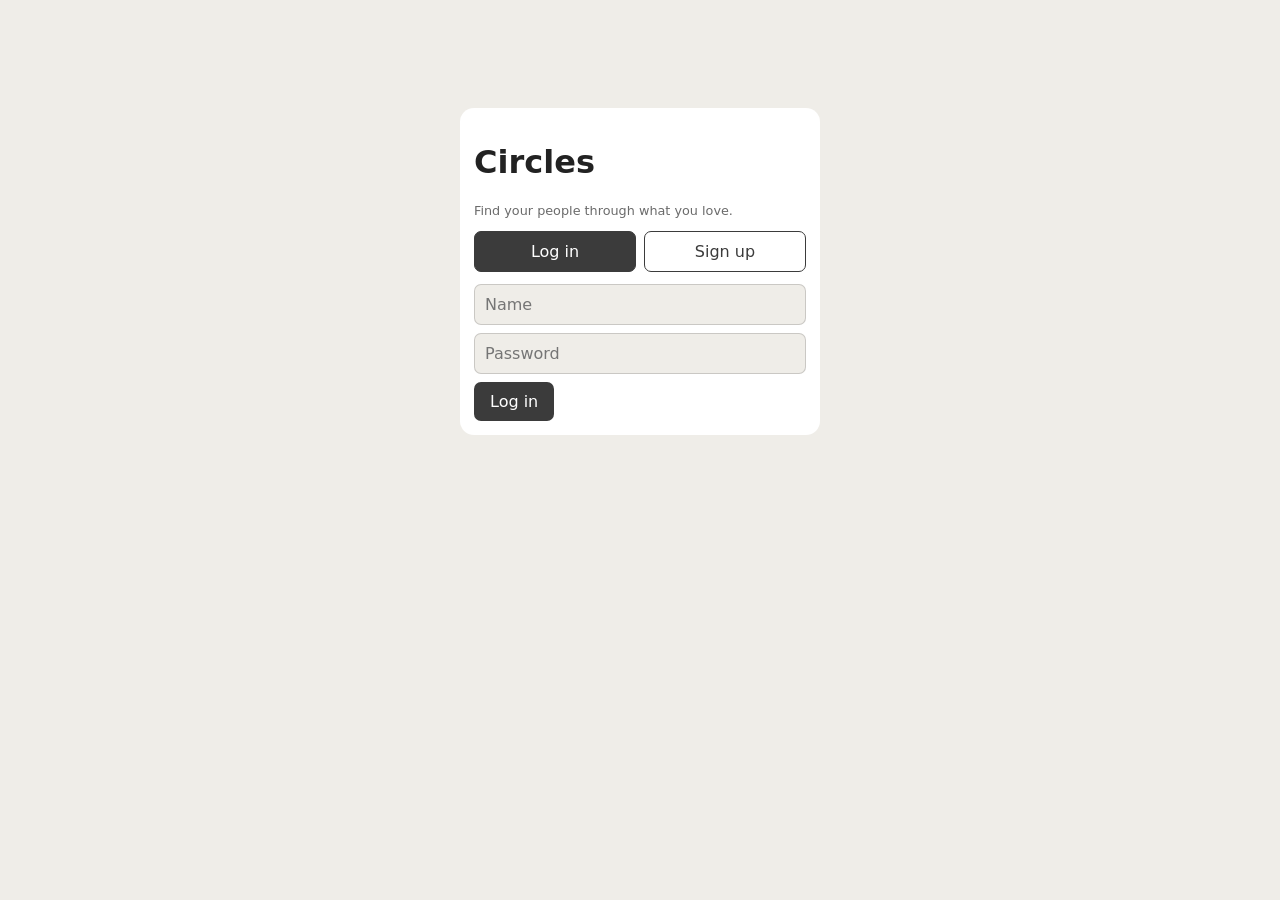
==== commit a8c7f007: "rydde i koden + litt features" ====
--- a/index.html
+++ b/index.html
@@ -5,27 +5,56 @@
 <meta name="viewport" content="width=device-width, initial-scale=1, viewport-fit=cover">
 <title>Circles</title>
 <style>
-:root{--bg:#efede8;--card:#fff;--ink:#222;--mut:#6b6b6b;--ac:#3b3b3b;--on:#fff;--f:system-ui,sans-serif;--r:14px;--hd:var(--ac)}
-[data-theme=swimming]{--bg:#dff1f5;--card:#f8fdff;--ink:#073247;--mut:#4d7a8c;--ac:#0b7fa8;--on:#fff;--f:"Trebuchet MS",system-ui,sans-serif;--r:24px;--hd:repeating-radial-gradient(circle at 50% 160%,transparent 0 16px,rgba(255,255,255,.2) 17px 18px),linear-gradient(#0b7fa8,#38a9c9)}
-[data-theme=books]{--bg:#e7dcc6;--card:#f3ead8;--ink:#1a1714;--mut:#6e5a47;--ac:#4a2f1b;--on:#f3ead8;--f:Georgia,"Times New Roman",serif;--r:2px;--hd:#1a1714}
-[data-theme=gardening]{--bg:#e2ebd6;--card:#f4f8ec;--ink:#1d3320;--mut:#5b7552;--ac:#3f7a38;--on:#fff;--f:"Gill Sans","Trebuchet MS",sans-serif;--r:18px;--hd:linear-gradient(135deg,#2f6a2e,#7fb24a)}
-[data-theme=gaming]{--bg:#14102a;--card:#201a40;--ink:#ece8ff;--mut:#9d94d6;--ac:#8f6bff;--on:#14102a;--f:"Courier New",monospace;--r:6px;--hd:#0c0920}
-[data-theme=cooking]{--bg:#fbeedf;--card:#fff8ef;--ink:#3a1a10;--mut:#8a5a45;--ac:#b3301c;--on:#fff8ef;--f:"Palatino Linotype",Palatino,serif;--r:12px;--hd:repeating-linear-gradient(45deg,#b3301c 0 14px,#c9503a 14px 28px)}
-[data-theme=photography]{--bg:#1c1c1c;--card:#262626;--ink:#f0f0f0;--mut:#a0a0a0;--ac:#f2c14e;--on:#1c1c1c;--f:"Helvetica Neue",Arial,sans-serif;--r:0;--hd:#000}
-[data-theme=running]{--bg:#fff1e8;--card:#fffaf6;--ink:#2a1608;--mut:#8a5a3a;--ac:#ff5a1f;--on:#fff;--f:"Arial Narrow","Helvetica Neue",sans-serif;--r:10px;--hd:repeating-linear-gradient(0deg,#ff5a1f 0 8px,#ff7e47 8px 10px)}
-[data-theme=music]{--bg:#1a1024;--card:#2a1a3a;--ink:#f5e9ff;--mut:#b79ad6;--ac:#e040fb;--on:#1a1024;--f:Verdana,sans-serif;--r:16px;--hd:linear-gradient(135deg,#5b1b8a,#e040fb)}
-[data-theme=painting]{--bg:#fdf6ee;--card:#fff;--ink:#2a2133;--mut:#7d6b8a;--ac:#e0457b;--on:#fff;--f:"Trebuchet MS",sans-serif;--r:20px;--hd:linear-gradient(120deg,#e0457b,#f5a623,#3fb8af)}
-[data-theme=hiking]{--bg:#e9eadc;--card:#f6f6ec;--ink:#25301c;--mut:#6d7a5a;--ac:#6b4f2a;--on:#f6f6ec;--f:"Gill Sans",sans-serif;--r:8px;--hd:linear-gradient(#4a6741,#7d9a62)}
-[data-theme=cycling]{--bg:#e8f0f7;--card:#f7fbff;--ink:#10243a;--mut:#587490;--ac:#1769c9;--on:#fff;--f:"Helvetica Neue",Arial,sans-serif;--r:12px;--hd:repeating-linear-gradient(135deg,#1769c9 0 12px,#2a85e8 12px 24px)}
-[data-theme=yoga]{--bg:#f1ebf5;--card:#fbf8fd;--ink:#3a2d4a;--mut:#8a7b9c;--ac:#8e6bbf;--on:#fff;--f:Optima,"Segoe UI",sans-serif;--r:28px;--hd:linear-gradient(135deg,#b9a2e0,#f4c4d8)}
-[data-theme=fishing]{--bg:#dfe9ea;--card:#f1f7f7;--ink:#14302f;--mut:#547572;--ac:#1f6f6b;--on:#fff;--f:"Trebuchet MS",sans-serif;--r:16px;--hd:linear-gradient(#1f6f6b,#4aa8a0)}
-[data-theme=knitting]{--bg:#f6e9ea;--card:#fff6f6;--ink:#4a1d2c;--mut:#9a6a77;--ac:#c2415d;--on:#fff;--f:Georgia,serif;--r:22px;--hd:repeating-linear-gradient(45deg,#c2415d 0 6px,#d9607a 6px 12px)}
-[data-theme=chess]{--bg:#d9d4cc;--card:#efece6;--ink:#111;--mut:#5b564e;--ac:#111;--on:#efece6;--f:Georgia,serif;--r:0;--hd:repeating-conic-gradient(#111 0 25%,#2e2e2e 0 50%) 0 0/28px 28px}
-[data-theme=astronomy]{--bg:#0b1026;--card:#151c3d;--ink:#e6ebff;--mut:#8d9bd1;--ac:#ffd166;--on:#0b1026;--f:"Courier New",monospace;--r:14px;--hd:radial-gradient(circle at 20% 30%,#fff 0 1px,transparent 2px),radial-gradient(circle at 70% 60%,#fff 0 1px,transparent 2px),#0b1026}
+/* ===== SHARED FOUNDATION: same font, shape and layout on every page ===== */
+:root{
+  --f:system-ui,-apple-system,"Segoe UI",Roboto,sans-serif;
+  --r:14px;
+  /* default colours (login screen and Popular page); each hobby overrides them below */
+  --bg:#efede8;--card:#fff;--ink:#222;--mut:#6b6b6b;--ac:#3b3b3b;--on:#fff;
+  /* default like/dislike colours */
+  --up1:#2e9e5b;--up2:#7fd36b;--dn1:#e8742a;--dn2:#f2a45c;--uptx:#fff;--dntx:#fff}
+
+/* ===== HOBBY COLOURS: colours only, nothing else may change per hobby =====
+   Line 1 = page palette (header, background, buttons). Line 2 = like/dislike colours on that hobby's posts. */
+[data-theme=swimming]{--bg:#dff1f5;--card:#f8fdff;--ink:#073247;--mut:#4d7a8c;--ac:#0b7fa8;--on:#fff}
+[data-h=swimming]{--up1:#1e90ff;--up2:#38d0e8;--dn1:#ff5a47;--dn2:#ff9a62}
+[data-theme=books]{--bg:#e7dcc6;--card:#f3ead8;--ink:#1a1714;--mut:#6e5a47;--ac:#4a2f1b;--on:#f3ead8}
+[data-h=books]{--up1:#b9791f;--up2:#dcae4e;--dn1:#7a1f2b;--dn2:#b8465a}
+[data-theme=gardening]{--bg:#e2ebd6;--card:#f4f8ec;--ink:#1d3320;--mut:#5b7552;--ac:#3f7a38;--on:#fff}
+[data-h=gardening]{--up1:#2f9e44;--up2:#8bd450;--dn1:#e8590c;--dn2:#f5a623}
+[data-theme=gaming]{--bg:#14102a;--card:#201a40;--ink:#ece8ff;--mut:#9d94d6;--ac:#8f6bff;--on:#14102a}
+[data-h=gaming]{--up1:#22d3a0;--up2:#6bff8f;--dn1:#ff3b6b;--dn2:#ff7a45;--uptx:#14102a}
+[data-theme=cooking]{--bg:#fbeedf;--card:#fff8ef;--ink:#3a1a10;--mut:#8a5a45;--ac:#b3301c;--on:#fff8ef}
+[data-h=cooking]{--up1:#e8590c;--up2:#ffa94d;--dn1:#3b5bdb;--dn2:#74a0ff;--uptx:#3a1a10}
+[data-theme=photography]{--bg:#1c1c1c;--card:#262626;--ink:#f0f0f0;--mut:#a0a0a0;--ac:#f2c14e;--on:#1c1c1c}
+[data-h=photography]{--up1:#d99a1c;--up2:#f2c14e;--dn1:#4a6fa5;--dn2:#7fa3d1;--uptx:#1c1c1c}
+[data-theme=running]{--bg:#fff1e8;--card:#fffaf6;--ink:#2a1608;--mut:#8a5a3a;--ac:#ff5a1f;--on:#fff}
+[data-h=running]{--up1:#ff5a1f;--up2:#ffb347;--dn1:#2563eb;--dn2:#60a5fa}
+[data-theme=music]{--bg:#1a1024;--card:#2a1a3a;--ink:#f5e9ff;--mut:#b79ad6;--ac:#e040fb;--on:#1a1024}
+[data-h=music]{--up1:#e040fb;--up2:#ff80ab;--dn1:#00a8c0;--dn2:#4dd0e1}
+[data-theme=painting]{--bg:#fdf6ee;--card:#fff;--ink:#2a2133;--mut:#7d6b8a;--ac:#e0457b;--on:#fff}
+[data-h=painting]{--up1:#e0457b;--up2:#f5a623;--dn1:#2f9e98;--dn2:#2a7de1}
+[data-theme=hiking]{--bg:#e9eadc;--card:#f6f6ec;--ink:#25301c;--mut:#6d7a5a;--ac:#6b4f2a;--on:#f6f6ec}
+[data-h=hiking]{--up1:#4a8f3a;--up2:#9ccc65;--dn1:#8d5a2b;--dn2:#c98f4a}
+[data-theme=cycling]{--bg:#e8f0f7;--card:#f7fbff;--ink:#10243a;--mut:#587490;--ac:#1769c9;--on:#fff}
+[data-h=cycling]{--up1:#1769c9;--up2:#42a5f5;--dn1:#ef6c00;--dn2:#ffb300}
+[data-theme=yoga]{--bg:#f1ebf5;--card:#fbf8fd;--ink:#3a2d4a;--mut:#8a7b9c;--ac:#8e6bbf;--on:#fff}
+[data-h=yoga]{--up1:#8e6bbf;--up2:#d1a5ec;--dn1:#e08a6b;--dn2:#f4b183}
+[data-theme=fishing]{--bg:#dfe9ea;--card:#f1f7f7;--ink:#14302f;--mut:#547572;--ac:#1f6f6b;--on:#fff}
+[data-h=fishing]{--up1:#1f8f86;--up2:#5fd1bd;--dn1:#d9534f;--dn2:#f08a5d}
+[data-theme=knitting]{--bg:#f6e9ea;--card:#fff6f6;--ink:#4a1d2c;--mut:#9a6a77;--ac:#c2415d;--on:#fff}
+[data-h=knitting]{--up1:#c2415d;--up2:#ef8aa0;--dn1:#4b6cb7;--dn2:#8fa8e8}
+[data-theme=chess]{--bg:#d9d4cc;--card:#efece6;--ink:#111;--mut:#5b564e;--ac:#111;--on:#efece6}
+[data-h=chess]{--up1:#3d3d3d;--up2:#7a7a7a;--dn1:#c9a227;--dn2:#f0d56a;--dntx:#111}
+[data-theme=astronomy]{--bg:#0b1026;--card:#151c3d;--ink:#e6ebff;--mut:#8d9bd1;--ac:#ffd166;--on:#0b1026}
+[data-h=astronomy]{--up1:#ffd166;--up2:#ffe9a3;--dn1:#7b61ff;--dn2:#b39dff;--uptx:#0b1026}
+
+/* ===== BASE ===== */
 *{box-sizing:border-box}
 html,body{margin:0;min-height:100%}
-body{background:var(--bg);color:var(--ink);font-family:var(--f);transition:background .3s,color .3s}
-header{background:var(--hd);color:var(--on);padding:calc(env(safe-area-inset-top,0px) + 16px) 18px 16px;display:flex;justify-content:space-between;align-items:center;gap:12px}
+button,input,textarea{font:inherit}
+body{--line:color-mix(in srgb,var(--ink) 18%,transparent);background:var(--bg);color:var(--ink);font-family:var(--f);transition:background .3s,color .3s}
+header{background:var(--ac);color:var(--on);padding:calc(env(safe-area-inset-top,0px) + 16px) 18px 16px;display:flex;justify-content:space-between;align-items:center;gap:12px}
 header h1{margin:0;font-size:1.4rem}
 header p{margin:4px 0 0;opacity:.85;font-size:.9rem}
 main{padding:16px 16px 120px;max-width:640px;margin:0 auto}
@@ -34,46 +63,34 @@
 nav button.on{background:var(--ac);color:var(--on)}
 button:focus-visible,input:focus-visible,textarea:focus-visible{outline:2px solid var(--ac);outline-offset:2px}
 .hico{opacity:.9;flex:none}.ico{flex:none;color:var(--ac)}
+
+/* ===== COMPONENTS ===== */
 .card{background:var(--card);border-radius:var(--r);padding:14px;margin-bottom:12px}
 .card img.ph{width:100%;border-radius:calc(var(--r) / 2);display:block;margin-top:8px}
 .meta{color:var(--mut);font-size:.8rem}
-textarea,input[type=text],input[type=password]{width:100%;font:inherit;color:var(--ink);background:var(--bg);border:1px solid color-mix(in srgb,var(--ink) 20%,transparent);border-radius:calc(var(--r) / 2);padding:10px;margin-bottom:8px}
-.btn{background:var(--ac);color:var(--on);border:0;border-radius:calc(var(--r) / 2);padding:10px 16px;font:inherit;cursor:pointer}
+textarea,input[type=text],input[type=password]{width:100%;color:var(--ink);background:var(--bg);border:1px solid var(--line);border-radius:calc(var(--r) / 2);padding:10px;margin-bottom:8px}
+.btn{background:var(--ac);color:var(--on);border:0;border-radius:calc(var(--r) / 2);padding:10px 16px;cursor:pointer}
 .btn.ghost{background:none;color:var(--mut);padding:4px 6px;font-size:.8rem}
 .row{display:flex;justify-content:space-between;align-items:center;gap:12px}
 .name,.who{display:flex;align-items:center;gap:12px}.who{cursor:pointer}
+.name h2{margin:0}
 .empty{color:var(--mut);text-align:center;padding:32px 8px}
 .fab{position:fixed;right:18px;bottom:calc(env(safe-area-inset-bottom,0px) + 88px);width:56px;height:56px;border-radius:50%;border:0;background:var(--ac);color:var(--on);font-size:2rem;line-height:1;cursor:pointer;box-shadow:0 4px 14px rgba(0,0,0,.3)}
 .tog{display:flex;gap:8px;margin-bottom:12px}
 .tog .btn{flex:1;background:none;color:var(--ac);border:1px solid var(--ac)}.tog .btn.on{background:var(--ac);color:var(--on)}
 .av{border-radius:50%;object-fit:cover;background:var(--ac);color:var(--on);display:flex;align-items:center;justify-content:center;font-weight:700;flex:none}
-.acts{display:flex;gap:6px;margin-top:10px;flex-wrap:wrap}
-.acts button{display:flex;align-items:center;gap:6px;background:none;border:1px solid color-mix(in srgb,var(--ink) 18%,transparent);border-radius:999px;padding:6px 12px;color:var(--mut);font:inherit;cursor:pointer}
-.acts button.on{color:var(--on);background:var(--ac);border-color:var(--ac)}
-.acts{--up1:#2e9e5b;--up2:#7fd36b;--dn1:#e8742a;--dn2:#f2a45c;--uptx:#fff;--dntx:#fff}
-.acts[data-h=swimming]{--up1:#1e90ff;--up2:#38d0e8;--dn1:#ff5a47;--dn2:#ff9a62}
-.acts[data-h=books]{--up1:#b9791f;--up2:#dcae4e;--dn1:#7a1f2b;--dn2:#b8465a}
-.acts[data-h=gardening]{--up1:#2f9e44;--up2:#8bd450;--dn1:#e8590c;--dn2:#f5a623}
-.acts[data-h=gaming]{--up1:#22d3a0;--up2:#6bff8f;--dn1:#ff3b6b;--dn2:#ff7a45;--uptx:#14102a}
-.acts[data-h=cooking]{--up1:#e8590c;--up2:#ffa94d;--dn1:#3b5bdb;--dn2:#74a0ff;--uptx:#3a1a10}
-.acts[data-h=photography]{--up1:#d99a1c;--up2:#f2c14e;--dn1:#4a6fa5;--dn2:#7fa3d1;--uptx:#1c1c1c}
-.acts[data-h=running]{--up1:#ff5a1f;--up2:#ffb347;--dn1:#2563eb;--dn2:#60a5fa}
-.acts[data-h=music]{--up1:#e040fb;--up2:#ff80ab;--dn1:#00a8c0;--dn2:#4dd0e1}
-.acts[data-h=painting]{--up1:#e0457b;--up2:#f5a623;--dn1:#2f9e98;--dn2:#2a7de1}
-.acts[data-h=hiking]{--up1:#4a8f3a;--up2:#9ccc65;--dn1:#8d5a2b;--dn2:#c98f4a}
-.acts[data-h=cycling]{--up1:#1769c9;--up2:#42a5f5;--dn1:#ef6c00;--dn2:#ffb300}
-.acts[data-h=yoga]{--up1:#8e6bbf;--up2:#d1a5ec;--dn1:#e08a6b;--dn2:#f4b183}
-.acts[data-h=fishing]{--up1:#1f8f86;--up2:#5fd1bd;--dn1:#d9534f;--dn2:#f08a5d}
-.acts[data-h=knitting]{--up1:#c2415d;--up2:#ef8aa0;--dn1:#4b6cb7;--dn2:#8fa8e8}
-.acts[data-h=chess]{--up1:#3d3d3d;--up2:#7a7a7a;--dn1:#c9a227;--dn2:#f0d56a;--dntx:#111}
-.acts[data-h=astronomy]{--up1:#ffd166;--up2:#ffe9a3;--dn1:#7b61ff;--dn2:#b39dff;--uptx:#0b1026}
-.acts button.up{color:var(--up1);border-color:color-mix(in srgb,var(--up1) 45%,transparent);background:linear-gradient(135deg,color-mix(in srgb,var(--up1) 16%,transparent),color-mix(in srgb,var(--up2) 16%,transparent))}
-.acts button.dn{color:var(--dn1);border-color:color-mix(in srgb,var(--dn1) 45%,transparent);background:linear-gradient(135deg,color-mix(in srgb,var(--dn1) 16%,transparent),color-mix(in srgb,var(--dn2) 16%,transparent))}
-.acts button.up.on{color:var(--uptx);border-color:transparent;background:linear-gradient(135deg,var(--up1),var(--up2))}
-.acts button.dn.on{color:var(--dntx);border-color:transparent;background:linear-gradient(135deg,var(--dn1),var(--dn2))}
-.cm{border-top:1px solid color-mix(in srgb,var(--ink) 15%,transparent);margin-top:10px;padding-top:8px}
+.cm{border-top:1px solid var(--line);margin-top:10px;padding-top:8px}
 .cm p{margin:6px 0}.faded{opacity:.5}
 .auth{margin:12vh auto 0;max-width:360px}.err{color:#c0392b}
+
+/* ===== POST ACTIONS (like / dislike / comment / hide) ===== */
+.acts{display:flex;gap:6px;margin-top:10px;flex-wrap:wrap}
+.acts button{display:flex;align-items:center;gap:6px;background:none;border:1px solid var(--line);border-radius:999px;padding:6px 12px;color:var(--mut);cursor:pointer}
+.acts button.on{color:var(--on);background:var(--ac);border-color:var(--ac)}
+.acts button.up{--c1:var(--up1);--c2:var(--up2);--tx:var(--uptx)}
+.acts button.dn{--c1:var(--dn1);--c2:var(--dn2);--tx:var(--dntx)}
+.acts button.up,.acts button.dn{color:var(--c1);border-color:color-mix(in srgb,var(--c1) 45%,transparent);background:linear-gradient(135deg,color-mix(in srgb,var(--c1) 16%,transparent),color-mix(in srgb,var(--c2) 16%,transparent))}
+.acts button.up.on,.acts button.dn.on{color:var(--tx);border-color:transparent;background:linear-gradient(135deg,var(--c1),var(--c2))}
 </style>
 </head>
 <body>
@@ -82,6 +99,7 @@
 // ===== ICONS =====
 // Icon library: hobby icons, nav icons, and per-hobby reaction icons.
 const T='fill="currentColor" fill-opacity=".16"',F='fill="currentColor"';
+const STAR=`<path d="M12 3l2.6 5.6 6.1.8-4.5 4.2 1.2 6L12 16.6 6.6 19.6l1.2-6L3.3 9.4l6.1-.8z" ${T}/>`;
 const ICONS={
   swimming:`<circle cx="17" cy="6" r="2.2" ${F}/><path d="M4 12.5l5-3.5 4 2 2.5-3"/><path d="M12.5 11.5l2.5 2.5"/><path d="M2 16.5c2.2 0 2.2-1.5 4.5-1.5s2.2 1.5 4.5 1.5 2.2-1.5 4.5-1.5 2.2 1.5 4.5 1.5M2 20.5c2.2 0 2.2-1.5 4.5-1.5s2.2 1.5 4.5 1.5 2.2-1.5 4.5-1.5 2.2 1.5 4.5 1.5"/>`,
   books:`<path d="M12 6.5C10 5 7 4.5 3 4.5v13.5c4 0 7 .5 9 2 2-1.5 5-2 9-2V4.5c-4 0-7 .5-9 2z" ${T}/><path d="M12 6.5v13.5M6 8.5c1.5 0 3 .2 4.5.8M6 12c1.5 0 3 .2 4.5.8M18 8.5c-1.5 0-3 .2-4.5.8M18 12c-1.5 0-3 .2-4.5.8"/>`,
@@ -100,7 +118,7 @@
   chess:`<circle cx="12" cy="6.5" r="3" ${T}/><path d="M9.5 10c0 2.500-1 3.500-2.500 5h10c-1.500-1.500-2.500-2.500-2.500-5M5 21h14v-3H5z" ${T}/><path d="M7 15h10"/>`,
   astronomy:`<circle cx="12" cy="12" r="5" ${T}/><ellipse cx="12" cy="12" rx="10" ry="3.5" transform="rotate(-20 12 12)"/><circle cx="19" cy="5" r=".8" ${F}/><circle cx="5" cy="19" r=".8" ${F}/>`,
   n_photos:`<rect x="3" y="4" width="18" height="16" rx="3" ${T}/><circle cx="8.5" cy="9.5" r="1.8" ${F}/><path d="M3.5 17l5.5-5 4 3.5 2.5-2 5 4"/>`,
-  n_popular:`<path d="M12 3l2.6 5.6 6.1.8-4.5 4.2 1.2 6L12 16.6 6.6 19.6l1.2-6L3.3 9.4l6.1-.8z" ${T}/><path d="M12 14v-5M9.8 11l2.2-2.2 2.2 2.2"/>`,
+  n_popular:`${STAR}<path d="M12 14v-5M9.8 11l2.2-2.2 2.2 2.2"/>`,
   n_text:`<path d="M5 4h14a2 2 0 0 1 2 2v9a2 2 0 0 1-2 2h-7l-5 4v-4H5a2 2 0 0 1-2-2V6a2 2 0 0 1 2-2z" ${T}/><path d="M7.5 9h9M7.5 12.5h5.5"/>`,
   n_add:`<rect x="3" y="3" width="18" height="18" rx="4" ${T}/><circle cx="7.5" cy="8" r="1" ${F}/><circle cx="7.5" cy="12" r="1" ${F}/><circle cx="7.5" cy="16" r="1" ${F}/><path d="M11 8h6M11 12h6M11 16h4"/>`,
   n_hobbies:`<path d="M12 20.5s-8-4.7-8-10.5a4.5 4.5 0 0 1 8-2.8A4.5 4.5 0 0 1 20 10c0 5.8-8 10.5-8 10.5z" ${T}/><path d="M7.5 10a2.5 2.5 0 0 1 2-2"/>`,
@@ -111,7 +129,7 @@
   swimming:{like:`<path d="M12 3c4 5 6 8 6 11a6 6 0 0 1-12 0c0-3 2-6 6-11z" ${T}/>`,comment:`<circle cx="9" cy="15" r="5" ${T}/><circle cx="17" cy="8" r="3" ${T}/>`},
   books:{like:`<path d="M6 3h12v18l-6-4-6 4z" ${T}/>`,comment:`<path d="M4 20l1-4L16 5l3 3L8 19zM14 7l3 3" ${T}/>`},
   gardening:{like:`<path d="M5 19C5 10 10 5 20 5c0 10-5 15-15 14zM5 19l8-8" ${T}/>`,comment:`<circle cx="12" cy="6" r="2.8" ${T}/><circle cx="12" cy="18" r="2.8" ${T}/><circle cx="6" cy="12" r="2.8" ${T}/><circle cx="18" cy="12" r="2.8" ${T}/><circle cx="12" cy="12" r="1.5" ${F}/>`},
-  gaming:{like:`<path d="M12 3l2.6 5.6 6.1.8-4.5 4.2 1.2 6L12 16.6 6.6 19.6l1.2-6L3.3 9.4l6.1-.8z" ${T}/>`,comment:`<path d="M4 5h16v11h-7l-4 4v-4H4z" ${T}/><path d="M8 10.5h.01M12 10.5h.01M16 10.5h.01"/>`},
+  gaming:{like:STAR,comment:`<path d="M4 5h16v11h-7l-4 4v-4H4z" ${T}/><path d="M8 10.5h.01M12 10.5h.01M16 10.5h.01"/>`},
   cooking:{like:`<path d="M12 3c1 4 5 5 5 10a5 5 0 0 1-10 0c0-2 1-3 2-4 0 2 1 3 2 3 0-4-1-6 1-9z" ${T}/>`,comment:`<path d="M4 17h16M6 17a6 6 0 0 1 12 0M12 9V7" ${T}/>`},
   photography:{like:`<circle cx="12" cy="12" r="8" ${T}/><path d="M12 4l4 7M20 12l-7 4M12 20l-4-7M4 12l7-4"/>`,comment:`<rect x="4" y="5" width="16" height="14" rx="1" ${T}/><path d="M8 5v14M16 5v14"/>`},
   running:{like:`<path d="M13 2L5 14h6l-1 8 8-12h-6z" ${T}/>`,comment:`<circle cx="12" cy="13" r="7" ${T}/><path d="M12 9v4l2.5 1.5M9.5 3h5"/>`},
@@ -197,12 +215,13 @@
   join(h){const u=me();if(!u.joined.includes(h))u.joined.push(h);u.current=h;save()},
   setCurrent(h){me().current=h;save()},
   leave(h){const u=me();u.joined=u.joined.filter(x=>x!==h);if(u.current===h)u.current=u.joined[0]||null;save()},
-  // most popular posts across all hobbies: likes minus dislikes, then comments, then newest
-  popularPosts(){const hid=me().hidden,sc=p=>Object.values(p.votes).reduce((a,b)=>a+b,0),nc=p=>db.comments.filter(c=>c.pid===p.id).length;
-    return db.posts.filter(p=>!hid.includes(p.id)).sort((a,b)=>sc(b)-sc(a)||nc(b)-nc(a)||b.t-a.t).slice(0,30)},
+  // all posts ranked by likes minus dislikes, then comments, then newest (the view hides hidden ones and keeps the top 30)
+  popularPosts(){const sc=p=>Object.values(p.votes).reduce((a,b)=>a+b,0),nc=p=>db.comments.filter(c=>c.pid===p.id).length;
+    return db.posts.slice().sort((a,b)=>sc(b)-sc(a)||nc(b)-nc(a)||b.t-a.t)},
   // --- posts: newest first ---
   feed(h,photo,showHidden){const hid=me().hidden;return db.posts.filter(p=>p.hobby===h&&!!p.img===photo&&(showHidden||!hid.includes(p.id))).sort((a,b)=>b.t-a.t)},
   hiddenIn(h,photo){const hid=me().hidden;return db.posts.filter(p=>p.hobby===h&&!!p.img===photo&&hid.includes(p.id)).length},
+  hiddenAll(){const hid=me().hidden;return db.posts.filter(p=>hid.includes(p.id)).sort((a,b)=>b.t-a.t)},
   byUser(id){return db.posts.filter(p=>p.uid===id).sort((a,b)=>b.t-a.t)},
   savePost(d){
     const photo=d.kind==="photo";
@@ -227,7 +246,11 @@
     <div class="tog"><button class="btn ${i?"on":""}" onclick="C.mode('in')">Log in</button><button class="btn ${i?"":"on"}" onclick="C.mode('up')">Sign up</button></div>
     ${err?`<p class="err">${esc(err)}</p>`:""}<input type="text" id="an" placeholder="Name" autocomplete="username"><input type="password" id="ap" placeholder="Password" autocomplete="${i?"current-password":"new-password"}">
     <button class="btn" onclick="C.auth()">${i?"Log in":"Create account"}</button></div>`},
-  header(h,tab){if(tab==="popular")return`<header><div><h1>Popular</h1><p>Top posts and photos across every hobby.</p></div>${ico("n_popular",44,"hico")}</header>`;const x=h&&M.H[h];return`<header><div><h1>${x?esc(x.name):"Circles"}</h1><p>${x?esc(x.tag):"Join a hobby to get started."}</p></div>${x?ico(h,44,"hico"):""}</header>`},
+  header(h,tab){
+    const x=h&&M.H[h],[title,sub,icon]=tab==="popular"
+      ?["Popular","Top posts and photos across every hobby.",ico("n_popular",44,"hico")]
+      :[x?esc(x.name):"Circles",x?esc(x.tag):"Join a hobby to get started.",x?ico(h,44,"hico"):""];
+    return`<header><div><h1>${title}</h1><p>${sub}</p></div>${icon}</header>`},
   nav(tab){return`<nav>${[["popular","Popular"],["photos","Photos"],["text","Posts"],["add","Explore hobbies"],["hobbies","My hobbies"],["me","Profile"]].map(([k,l])=>`<button class="${tab===k?"on":""}" onclick="C.go('${k}')" aria-label="${l}" title="${l}">${ico("n_"+k,28,"ni")}</button>`).join("")}</nav>`},
   card(p,S,u,showHobby){
     const a=M.user(p.uid),h=p.hobby,mine=p.uid===u.id,v=Object.values(p.votes),up=v.filter(x=>x>0).length,dn=v.filter(x=>x<0).length,cs=M.comments(p.id),hid=u.hidden.includes(p.id),my=p.votes[u.id];
@@ -242,7 +265,7 @@
     if(!h)return`<div class="empty">You haven’t picked a hobby yet.<br><br><button class="btn" onclick="C.go('add')">Explore hobbies</button></div>`;
     const list=M.feed(h,photo,S.showHidden),hn=M.hiddenIn(h,photo);
     return(list.length?list.map(p=>V.card(p,S,u)).join(""):`<div class="empty">${ico(h,40)}<br>No ${photo?"photos":"posts"} in ${esc(M.H[h].name)} yet. Tap + to share the first one.</div>`)
-      +(hn?`<button class="btn ghost" onclick="C.toggleHidden()">${S.showHidden?"Hide hidden posts":"Show "+hn+" hidden"}</button>`:"")
+      +V.hiddenBtn(S,hn)
       +`<button class="fab" aria-label="New post" onclick="C.compose('${photo?"photo":"text"}')">+</button>`},
   compose(S){
     const d=S.draft,ph=d.kind==="photo",name=esc(M.H[d.hobby].name);
@@ -255,17 +278,25 @@
     return`<h2>My hobbies</h2>`+(my.length?my.map(k=>V.hobbyRow(k,`<span><button class="btn" onclick="C.pick('${k}')">${u.current===k?"Viewing":"Open"}</button> <button class="btn ghost" onclick="C.leave('${k}')">Leave</button></span>`)).join(""):`<div class="empty">No hobbies yet. Tap Explore hobbies to join one.</div>`)},
   profile(S,u){
     const id=S.viewUid||u.id,a=M.user(id),own=id===u.id,posts=M.byUser(id);
-    const top=own?`<div class="card"><div id="pvw">${V.avatar(a,80)}</div><br><input type="file" id="pf" accept="image/*" onchange="C.picChosen(this)"><br><br><input type="text" id="pn" value="${esc(a.name)}" aria-label="Name"><textarea id="pb" rows="3" placeholder="Tell people about yourself">${esc(a.bio)}</textarea><button class="btn" onclick="C.saveProfile()">Save profile</button> <button class="btn ghost" onclick="C.logout()">Log out</button></div>`
-      :`<div class="card"><div class="name">${V.avatar(a,80)}<div><h2 style="margin:0">${esc(a.name)}</h2><div class="meta">${a.joined.map(k=>esc(M.H[k].name)).join(", ")}</div></div></div><p>${esc(a.bio)||"<span class=meta>No bio yet.</span>"}</p></div>`;
-    return top+`<h2>${own?"Your posts":"Posts"}</h2>`+(posts.length?posts.map(p=>V.card(p,S,u,true)).join(""):`<div class="empty">No posts yet.</div>`)},
-  popular(S,u){const l=(S.order||[]).map(M.post).filter(p=>p&&!u.hidden.includes(p.id));return l.length?l.map(p=>V.card(p,S,u,true)).join(""):`<div class="empty">Nothing here yet.</div>`},
+    const top=own&&S.editing
+      ?`<div class="card"><div id="pvw">${V.avatar(a,80)}</div><br><input type="file" id="pf" accept="image/*" onchange="C.picChosen(this)"><br><br><input type="text" id="pn" value="${esc(a.name)}" aria-label="Name"><textarea id="pb" rows="3" placeholder="Tell people about yourself">${esc(a.bio)}</textarea><button class="btn" onclick="C.saveProfile()">Save profile</button> <button class="btn ghost" onclick="C.cancelEdit()">Cancel</button></div>`
+      :`<div class="card"><div class="name">${V.avatar(a,80)}<div><h2>${esc(a.name)}</h2><div class="meta">${a.joined.map(k=>esc(M.H[k].name)).join(", ")}</div></div></div><p>${esc(a.bio)||"<span class=meta>No bio yet.</span>"}</p>${own?`<button class="btn" onclick="C.edit()">Edit profile</button> <button class="btn ghost" onclick="C.logout()">Log out</button>`:""}</div>`;
+    const hidden=own?M.hiddenAll():[];
+    return top+`<h2>${own?"Your posts":"Posts"}</h2>`+(posts.length?posts.map(p=>V.card(p,S,u,true)).join(""):`<div class="empty">No posts yet.</div>`)
+      +(hidden.length?`<h2>Hidden posts</h2><button class="btn ghost" onclick="C.toggleAllHidden()">${S.showAllHidden?"Hide the list":"Show all "+hidden.length+" hidden"}</button>`+(S.showAllHidden?hidden.map(p=>V.card(p,S,u,true)).join(""):""):"")},
+  hiddenBtn(S,n){return n?`<button class="btn ghost" onclick="C.toggleHidden()">${S.showHidden?"Hide hidden posts":"Show "+n+" hidden"}</button>`:""},
+  popular(S,u){
+    const all=(S.order||[]).map(M.post).filter(Boolean),hn=all.filter(p=>u.hidden.includes(p.id)).length;
+    const l=all.filter(p=>S.showHidden||!u.hidden.includes(p.id)).slice(0,30);
+    return(l.length?l.map(p=>V.card(p,S,u,true)).join(""):`<div class="empty">Nothing here yet.</div>`)+V.hiddenBtn(S,hn)},
   page(S,u){return({popular:()=>V.popular(S,u),photos:()=>V.feed(S,u,true),text:()=>V.feed(S,u,false),compose:()=>V.compose(S),add:()=>V.explore(u),hobbies:()=>V.mine(u),me:()=>V.profile(S,u)})[S.tab]()}
 };
 
 // ===== CONTROLLER =====
 // CONTROLLER: handles clicks, asks the Model to change data, then redraws the View.
 const C=(()=>{
-const S={order:null,tab:"text",mode:"in",err:"",open:{},showHidden:false,viewUid:null,draft:null,back:"text",pic:null};
+const NEUTRAL_TABS=["popular","add","me","hobbies"]; // pages that keep the basic colours
+const S={editing:false,showAllHidden:false,order:null,tab:"text",mode:"in",err:"",open:{},showHidden:false,viewUid:null,draft:null,back:"text",pic:null};
 const $=s=>document.querySelector(s);
 function shrink(f,max,cb){const r=new FileReader();r.onload=()=>{const i=new Image();i.onload=()=>{
   const k=Math.min(1,max/Math.max(i.width,i.height)),c=document.createElement("canvas");
@@ -275,13 +306,13 @@
   if(!u){document.body.dataset.theme="none";app.innerHTML=V.auth(S.mode,S.err);return}
   if(S.tab==="compose"&&!S.draft)S.tab="text";
   if(S.tab==="popular"&&!S.order)S.order=M.popularPosts().map(p=>p.id); // order is frozen until you reopen the page
-  document.body.dataset.theme=S.tab==="popular"?"none":(u.current||"none");
+  document.body.dataset.theme=NEUTRAL_TABS.includes(S.tab)?"none":(u.current||"none");
   app.innerHTML=V.header(u.current,S.tab)+`<main>${V.page(S,u)}</main>`+V.nav(S.tab)}
 const api={
   mode(m){S.mode=m;S.err="";render()},
   async auth(){const n=$("#an").value,p=$("#ap").value;S.err=(S.mode==="in"?await M.logIn(n,p):await M.signUp(n,p))||"";S.tab="text";render()},
-  logout(){M.logout();S.tab="text";S.viewUid=null;render()},
-  go(t){S.order=null;S.tab=t;S.viewUid=null;S.draft=null;render()},
+  logout(){M.logout();S.editing=false;S.tab="text";S.viewUid=null;render()},
+  go(t){S.editing=false;S.pic=null;S.showAllHidden=false;S.order=null;S.tab=t;S.viewUid=null;S.draft=null;render()},
   pick(h){M.setCurrent(h);S.tab="text";render()},
   join(h){M.join(h);S.tab="text";render()},
   leave(h){if(confirm("Leave "+M.H[h].name+"? Your posts stay, but it disappears from your list.")){M.leave(h);render()}},
@@ -289,6 +320,7 @@
   hide(id){M.hide(id);render()},
   toggle(id){S.open[id]=!S.open[id];render()},
   toggleHidden(){S.showHidden=!S.showHidden;render()},
+  toggleAllHidden(){S.showAllHidden=!S.showAllHidden;render()},
   comment(id){const t=$("#c-"+id).value.trim();if(!t)return;M.comment(id,t);S.open[id]=true;render()},
   compose(kind,id){
     const p=id&&M.post(id);if(S.tab!=="compose")S.back=S.tab;
@@ -305,13 +337,15 @@
       S.tab=S.back==="me"?"me":(photo?"photos":"text");S.draft=null;render()};
     f?shrink(f,800,done):done(d.img)},
   del(id){if(confirm("Delete this post?")){M.remove(id);render()}},
-  profile(id){S.tab="me";S.viewUid=id===M.me().id?null:id;render();scrollTo(0,0)},
+  profile(id){S.editing=false;S.tab="me";S.viewUid=id===M.me().id?null:id;render();scrollTo(0,0)},
   picChosen(input){const f=input.files[0];if(f)shrink(f,240,d=>{S.pic=d;$("#pvw").innerHTML=V.avatar({pic:d,name:"?"},80)})},
-  saveProfile(){const err=M.update({name:$("#pn").value,bio:$("#pb").value,...(S.pic?{pic:S.pic}:{})});if(err){alert(err);return}S.pic=null;render()}
+  saveProfile(){const err=M.update({name:$("#pn").value,bio:$("#pb").value,...(S.pic?{pic:S.pic}:{})});if(err){alert(err);return}S.pic=null;S.editing=false;render()},
+  edit(){S.editing=true;S.pic=null;render()},
+  cancelEdit(){S.editing=false;S.pic=null;render()}
 };
 render();
 return api})();
 
 </script>
 </body>
-</html>
+</html>
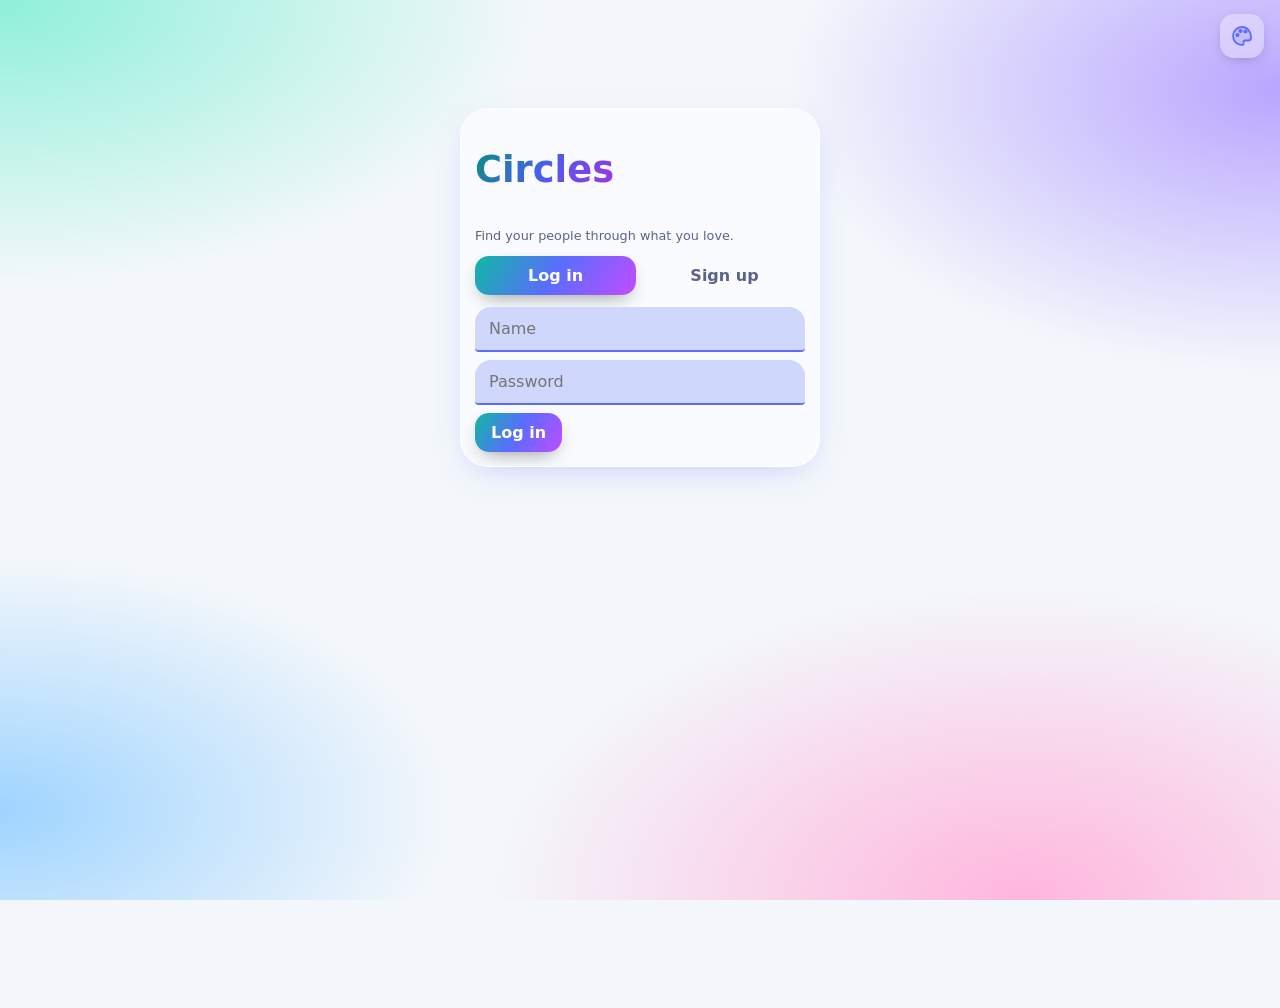
==== commit f01781ed: "Changed the design and added functionalities" ====
--- a/index.html
+++ b/index.html
@@ -1,10 +1,61 @@
 <!doctype html>
 <html lang="en">
 <head>
+<!--
+=====================================================================
+ CIRCLES - a hobby-themed social app, all in ONE html file
+=====================================================================
+ The file has two big parts:
+   <style>   the looks (CSS), written in layers - read its guide first
+   <script>  the behaviour, split into four sections:
+       ICONS       the drawings (hobby, navigation and reaction icons)
+       MODELS  M   the data and the rules. Saves to the browser. No HTML here.
+       VIEWS   V   functions that turn data into HTML text. They never change data.
+       CONTROLLER C  what happens on a click: tell the Model to change the data,
+                   then call render() so the View redraws the page.
+
+ The loop that drives everything:
+   click -> C.something() -> M changes + saves data -> render() -> V builds HTML -> page updates
+
+ Saved in the browser (localStorage):
+   circles-db-v2   users, posts, comments and direct messages
+   circles-dark    "1" or "0"  (dark mode on/off)
+   circles-skin    aurora | holographic | deep-ocean | classic
+
+ Everything lives in your own browser - there is no shared server, so
+ other people on other devices do not see your posts. Passwords are
+ hashed (salted SHA-256), but this is a prototype, not a real login system.
+=====================================================================
+-->
 <meta charset="utf-8">
 <meta name="viewport" content="width=device-width, initial-scale=1, viewport-fit=cover">
 <title>Circles</title>
 <style>
+/* ---------------------------------------------------------------------
+   HOW THE CSS IS LAYERED
+   CSS rules further DOWN override earlier ones when they are equally
+   specific, so the file is a stack of layers:
+     1. Foundation + hobby colours   variables (--bg, --ac ...) per hobby
+     2. Base + components            plain layout: header, nav, cards, buttons
+     3. Neumorphic layer             soft "pressed / raised" button look and dark mode
+     4. Header, messages, files      square header, DM button, bubbles, file picker
+     5. Skins                        Aurora / Holographic / Deep Ocean colours
+     6. Shared skin rules            how those colours are applied on non-hobby pages
+     7. Menu, comments, posts        appearance menu, threaded comments, square posts
+     8. Classic fixes                tweaks for the "classic" skin
+
+   WHICH ATTRIBUTES SWITCH THE LOOK (set by render() in the script)
+     <body data-theme="swimming|books|...|none">  the hobby being viewed;
+            "none" on Popular, Explore, My hobbies, Profile, Messages, login
+     <body data-mode="light|dark">                 light or dark mode
+     <body data-skin="aurora|holographic|...">     chosen theme (neutral pages only)
+     <div data-h="swimming">                       a post/row: gives it its hobby's
+            like/dislike colours (--up1/--up2 = like, --dn1/--dn2 = dislike)
+
+   THE ":not(#x)" TRICK
+   Writing body:not(#x) adds one "id" worth of priority to a selector, so a
+   rule wins over the theme rules without needing !important.
+   --------------------------------------------------------------------- */
 /* ===== SHARED FOUNDATION: same font, shape and layout on every page ===== */
 :root{
   --f:system-ui,-apple-system,"Segoe UI",Roboto,sans-serif;
@@ -16,6 +67,7 @@
 
 /* ===== HOBBY COLOURS: colours only, nothing else may change per hobby =====
    Line 1 = page palette (header, background, buttons). Line 2 = like/dislike colours on that hobby's posts. */
+/* Hobby palettes. Variables: --bg page, --card post background, --ink text, --mut faint text, --ac accent, --on text on the accent. */
 [data-theme=swimming]{--bg:#dff1f5;--card:#f8fdff;--ink:#073247;--mut:#4d7a8c;--ac:#0b7fa8;--on:#fff}
 [data-h=swimming]{--up1:#1e90ff;--up2:#38d0e8;--dn1:#ff5a47;--dn2:#ff9a62}
 [data-theme=books]{--bg:#e7dcc6;--card:#f3ead8;--ink:#1a1714;--mut:#6e5a47;--ac:#4a2f1b;--on:#f3ead8}
@@ -56,7 +108,6 @@
 body{--line:color-mix(in srgb,var(--ink) 18%,transparent);background:var(--bg);color:var(--ink);font-family:var(--f);transition:background .3s,color .3s}
 header{background:var(--ac);color:var(--on);padding:calc(env(safe-area-inset-top,0px) + 16px) 18px 16px;display:flex;justify-content:space-between;align-items:center;gap:12px}
 header h1{margin:0;font-size:1.4rem}
-header p{margin:4px 0 0;opacity:.85;font-size:.9rem}
 main{padding:16px 16px 120px;max-width:640px;margin:0 auto}
 nav{position:fixed;left:0;right:0;bottom:0;display:flex;justify-content:center;gap:8px;padding:10px 8px calc(env(safe-area-inset-bottom,0px) + 12px);pointer-events:none}
 nav button{display:flex;align-items:center;justify-content:center;width:48px;height:48px;pointer-events:auto;border:0;border-radius:14px;background:var(--card);color:var(--mut);cursor:pointer;box-shadow:0 2px 8px rgba(0,0,0,.18)}
@@ -65,7 +116,7 @@
 .hico{opacity:.9;flex:none}.ico{flex:none;color:var(--ac)}
 
 /* ===== COMPONENTS ===== */
-.card{background:var(--card);border-radius:var(--r);padding:14px;margin-bottom:12px}
+.card{background:var(--card);border-radius:var(--r);padding:14px;margin-bottom:12px;overflow-wrap:anywhere}
 .card img.ph{width:100%;border-radius:calc(var(--r) / 2);display:block;margin-top:8px}
 .meta{color:var(--mut);font-size:.8rem}
 textarea,input[type=text],input[type=password]{width:100%;color:var(--ink);background:var(--bg);border:1px solid var(--line);border-radius:calc(var(--r) / 2);padding:10px;margin-bottom:8px}
@@ -75,32 +126,267 @@
 .name,.who{display:flex;align-items:center;gap:12px}.who{cursor:pointer}
 .name h2{margin:0}
 .empty{color:var(--mut);text-align:center;padding:32px 8px}
-.fab{position:fixed;right:18px;bottom:calc(env(safe-area-inset-bottom,0px) + 88px);width:56px;height:56px;border-radius:50%;border:0;background:var(--ac);color:var(--on);font-size:2rem;line-height:1;cursor:pointer;box-shadow:0 4px 14px rgba(0,0,0,.3)}
 .tog{display:flex;gap:8px;margin-bottom:12px}
 .tog .btn{flex:1;background:none;color:var(--ac);border:1px solid var(--ac)}.tog .btn.on{background:var(--ac);color:var(--on)}
 .av{border-radius:50%;object-fit:cover;background:var(--ac);color:var(--on);display:flex;align-items:center;justify-content:center;font-weight:700;flex:none}
 .cm{border-top:1px solid var(--line);margin-top:10px;padding-top:8px}
 .cm p{margin:6px 0}.faded{opacity:.5}
 .auth{margin:12vh auto 0;max-width:360px}.err{color:#c0392b}
+/* .toast = small message at the bottom of the screen (replaces the native alert pop-ups) */
+.toast{position:fixed;left:50%;bottom:84px;transform:translateX(-50%);max-width:min(90vw,380px);background:#2b2b2b;color:#fff;padding:10px 16px;border-radius:14px;font-size:.88rem;box-shadow:0 6px 20px rgba(0,0,0,.3);z-index:1000;text-align:center}
 
 /* ===== POST ACTIONS (like / dislike / comment / hide) ===== */
-.acts{display:flex;gap:6px;margin-top:10px;flex-wrap:wrap}
-.acts button{display:flex;align-items:center;gap:6px;background:none;border:1px solid var(--line);border-radius:999px;padding:6px 12px;color:var(--mut);cursor:pointer}
+.acts{display:flex;align-items:flex-end;gap:4px;margin-top:10px;flex-wrap:wrap}
+.acts button{display:flex;align-items:center;justify-content:center;width:36px;height:36px;padding:0;background:none;border:1px solid var(--line);border-radius:50%;color:var(--mut);cursor:pointer}
+.acts button .ri{width:20px;height:20px}
+.cb{display:inline-flex;flex-direction:column;align-items:center;gap:3px}   /* one reaction = number on top, round button below */
+.cn{font-size:.85rem;line-height:1;font-weight:800;color:var(--mut)}
+.acts>.cb .cn{font-size:.78rem}
+.cb:has(button.up) .cn{color:var(--up1)}
+.cb:has(button.dn) .cn{color:var(--dn1)}
+.cn[data-n="0"],.cn[data-n=""]{visibility:hidden}   /* zero counts stay invisible but keep their space */
+.cact{margin-top:6px}                                 /* the same row, but under a comment: smaller */
+.cact button{width:30px;height:30px}
+.cact button .ri{width:15px;height:15px}
 .acts button.on{color:var(--on);background:var(--ac);border-color:var(--ac)}
 .acts button.up{--c1:var(--up1);--c2:var(--up2);--tx:var(--uptx)}
 .acts button.dn{--c1:var(--dn1);--c2:var(--dn2);--tx:var(--dntx)}
 .acts button.up,.acts button.dn{color:var(--c1);border-color:color-mix(in srgb,var(--c1) 45%,transparent);background:linear-gradient(135deg,color-mix(in srgb,var(--c1) 16%,transparent),color-mix(in srgb,var(--c2) 16%,transparent))}
 .acts button.up.on,.acts button.dn.on{color:var(--tx);border-color:transparent;background:linear-gradient(135deg,var(--c1),var(--c2))}
+
+/* ===== VARIANT: Neumorphic buttons + Tonal posts, with dark/light mode ===== */
+:root{--r:28px;--f:Roboto,"Google Sans","Segoe UI",system-ui,-apple-system,sans-serif;--ac:#6c63ff;--on:#fff}
+/* both modes are derived from each hobby's accent colour */
+/* Light and dark mode: both are generated from each hobby's accent colour (--ac) mixed with white or near-black.
+   --acx is the accent as used on screen (lightened in dark mode); --k controls how strong the soft shadows are.
+*/
+body[data-mode=light]{--acx:var(--ac);--bg:color-mix(in srgb,var(--ac) 13%,#f6f5f2);--card:color-mix(in srgb,var(--ac) 5%,#fff);--ink:#1a1b20;--mut:#666a76;--k:.14}
+body[data-mode=dark]{--acx:color-mix(in srgb,var(--ac) 50%,#fff);--bg:color-mix(in srgb,var(--ac) 14%,#0e0f13);--card:color-mix(in srgb,var(--ac) 18%,#14161b);--ink:#eceef3;--mut:#9a9eac;--on:#0e0f13;--k:.085}
+/* Neumorphism: every raised button has TWO shadows, a dark one (--sd) down-right and a light one (--sl) up-left.
+   --raise / --small = sticking out, --press = pushed in.
+*/
+body{--surf:var(--bg);--tone:color-mix(in srgb,var(--acx) 11%,var(--bg));--tone2:color-mix(in srgb,var(--acx) 21%,var(--bg));
+ --sd:oklch(from var(--bg) calc(l - var(--k)) c h);--sl:oklch(from var(--bg) calc(l + var(--k)) c h);
+ --raise:7px 7px 16px var(--sd),-7px -7px 16px var(--sl);--small:4px 4px 9px var(--sd),-4px -4px 9px var(--sl);--press:inset 5px 5px 10px var(--sd),inset -5px -5px 10px var(--sl)}
+/* inside a post the surface is the tone colour, so button shadows are recomputed from it */
+.card{--surf:var(--tone);--sd:oklch(from var(--tone) calc(l - var(--k)) c h);--sl:oklch(from var(--tone) calc(l + var(--k)) c h);
+ --small:4px 4px 9px var(--sd),-4px -4px 9px var(--sl);--press:inset 4px 4px 8px var(--sd),inset -4px -4px 8px var(--sl)}
+.ico,.hico,.ni,.ri{stroke-width:1.8}
+.ico{color:var(--acx)}
+button:focus-visible,input:focus-visible,textarea:focus-visible{outline-color:var(--acx)}
+
+/* posts: tonal bento */
+header{background:var(--acx);color:var(--on);border-radius:0 0 40px 40px;padding-bottom:24px}
+.card{background:var(--tone);box-shadow:none;border:0}
+.card img.ph{border-radius:20px}
+.av{background:var(--tone2);color:var(--acx);box-shadow:none}
+textarea,input[type=text],input[type=password]{background:var(--tone2);border:0;border-bottom:2px solid var(--acx);border-radius:16px 16px 4px 4px;padding:12px 14px;box-shadow:none;color:var(--ink)}
+
+/* buttons: neumorphic */
+nav button{background:var(--bg);color:var(--mut);box-shadow:var(--small);border-radius:18px}
+nav button.on{background:var(--bg);color:var(--acx);box-shadow:var(--press)}
+.btn{background:var(--surf);color:var(--acx);font-weight:700;border-radius:16px;box-shadow:var(--small)}
+.btn:active{box-shadow:var(--press)}
+.btn.ghost{background:none;box-shadow:none;color:var(--mut)}
+.tog .btn{border:0;color:var(--mut)}
+.tog .btn.on{background:var(--surf);color:var(--acx);box-shadow:var(--press)}
+.acts button{border:0;background-color:var(--surf);box-shadow:3px 3px 7px var(--sd),-3px -3px 7px var(--sl)}
+.acts button.on:not(.up):not(.dn){background:var(--surf);color:var(--acx);box-shadow:inset 3px 3px 6px var(--sd),inset -3px -3px 6px var(--sl)}
+body[data-mode=dark] .acts button.up:not(.on),body[data-mode=dark] .acts button.dn:not(.on){color:color-mix(in srgb,var(--c1) 60%,#fff)}
+
+body[data-mode=dark] header{background:color-mix(in srgb,var(--ac) 42%,#14151b);color:var(--ink)}
+
+/* Header buttons (DM, + , appearance, join/leave): a square with a translucent version of the header's own text colour. */
+/* ===== v2: square header, icon left, DM button, file picker, messages ===== */
+header{border-radius:0;padding:calc(env(safe-area-inset-top,0px) + 14px) 16px 14px}
+.hl{display:flex;align-items:center;gap:12px;min-width:0}
+header h1{font-size:1.35rem;white-space:nowrap;overflow:hidden;text-overflow:ellipsis}
+.hico{opacity:1;flex:none}
+/* .dmbtn is the shared style for ALL square header buttons, not only messages. */
+.dmbtn{position:relative;flex:none;width:44px;height:44px;border:0;border-radius:14px;display:flex;align-items:center;justify-content:center;cursor:pointer;color:inherit;background:color-mix(in srgb,currentColor 16%,transparent)}
+.dmbtn.on{background:color-mix(in srgb,currentColor 30%,transparent);box-shadow:inset 0 0 0 2px currentColor}
+.dmbtn:active{transform:scale(.96)}
+.hr{display:flex;gap:6px;flex:none}
+.hr .dmbtn{width:42px;height:42px}
+/* .badge = the red unread counter on the DM button (.badge.in is the same thing inside a conversation row). */
+.badge{position:absolute;top:-5px;right:-5px;min-width:18px;height:18px;padding:0 5px;border-radius:9px;background:#ff4d4f;color:#fff;font-size:.7rem;font-weight:700;display:flex;align-items:center;justify-content:center}
+.badge.in{position:static;margin-top:4px;margin-left:auto}
+/* file picker */
+input[type=file]{width:100%;color:var(--mut);font-size:.85rem;padding:8px;border:0;border-radius:16px;background:var(--tone2);margin-bottom:8px}
+input[type=file]::file-selector-button{margin-right:12px;border:0;border-radius:12px;padding:9px 14px;background:var(--surf);color:var(--acx);font:inherit;font-weight:700;cursor:pointer;box-shadow:var(--small)}
+input[type=file]::file-selector-button:active{box-shadow:var(--press)}
+/* messages */
+.convo{cursor:pointer}.cv{min-width:0}.cr{text-align:right;flex:none;display:flex;flex-direction:column;align-items:flex-end}
+.cut{white-space:nowrap;overflow:hidden;text-overflow:ellipsis;max-width:46vw}
+.pick{padding:8px 0}
+.btn{white-space:nowrap}
+.row>h2{margin:0;font-size:1.2rem}
+.msgs{display:flex;flex-direction:column;gap:6px;margin:12px 0}
+/* Chat bubbles in a direct-message conversation: .me = yours (right), .them = theirs (left). */
+.bub{max-width:80%;padding:10px 14px;border-radius:20px;line-height:1.35;overflow-wrap:anywhere}
+.bub.me{align-self:flex-end;background:var(--acx);color:var(--on);border-bottom-right-radius:6px}
+.bub.them{align-self:flex-start;background:var(--tone);border-bottom-left-radius:6px}
+.bt{font-size:.68rem;opacity:.7;margin-top:2px}
+.dmcomp{display:flex;gap:8px;align-items:flex-start;margin-top:12px}
+.dmcomp input{flex:1;margin:0}
+
+/* ===== THEMES ===== */
+/* Skins. Two lines per skin (light + dark). Each line sets the same 20 variables that the shared rules below read:
+     --bg page colour   --card post colour   --ink text   --mut faint text   --acx accent
+     --bon text on gradient buttons   --hon text on the header
+     --mesh page background (soft coloured blobs)   --hdr header background   --hfx glossy overlay on the header
+     --cbg / --cbd / --csh / --cblur   card background, border, shadow, blur ("glass" effect)
+     --grad main gradient (buttons, avatars, active nav)   --tgrad gradient used for heading text
+     --navb / --navbd / --navsh   nav button background, border, shadow   --glow glow on the active nav button
+   Optional extras a skin may add (each has a fallback below): --deco, --hsh, --hls, --htt, --hf, --hts, --cr, --btnsh.
+   To make a new skin: copy two lines, change the name in [data-skin=...] and the colours, and add it to SKINS in the script.
+*/
+body[data-theme=none][data-skin=aurora][data-mode=light]{--bg:#eef3fb;--card:#fff;--ink:#16183a;--mut:#5c6288;--acx:#5b6cff;--bon:#fff;--hon:#fff;--mesh:radial-gradient(60% 45% at 0% 0%,#8ef0d8 0,transparent 70%),radial-gradient(55% 45% at 100% 10%,#b9a6ff 0,transparent 70%),radial-gradient(60% 50% at 80% 100%,#ffb6dd 0,transparent 70%),radial-gradient(50% 40% at 0% 90%,#9fd4ff 0,transparent 70%),#f3f7fb;--hdr:linear-gradient(110deg,#10b8a3,#5b6cff 55%,#c04dff);--hfx:radial-gradient(60% 140% at 85% -30%,rgba(255,255,255,.5),transparent 60%);--cbg:rgba(255,255,255,.55);--cbd:1px solid rgba(255,255,255,.75);--csh:0 10px 34px -12px rgba(91,108,255,.35);--cblur:blur(18px) saturate(160%);--grad:linear-gradient(120deg,#10b8a3,#5b6cff,#c04dff);--tgrad:linear-gradient(120deg,#0a8f80,#4b5cf0,#a233e0);--navb:rgba(255,255,255,.6);--navbd:rgba(255,255,255,.8);--navsh:0 8px 20px -8px rgba(91,108,255,.45);--glow:0 10px 24px -6px rgba(91,108,255,.7);}
+body[data-theme=none][data-skin=aurora][data-mode=dark]{--bg:#080b1f;--card:#12142e;--ink:#eef0ff;--mut:#a3a9d6;--acx:#8ea0ff;--bon:#0a0c22;--hon:#fff;--mesh:radial-gradient(55% 45% at 0% 0%,rgba(16,184,163,.45),transparent 70%),radial-gradient(55% 45% at 100% 15%,rgba(139,92,255,.5),transparent 70%),radial-gradient(60% 50% at 70% 100%,rgba(255,80,180,.35),transparent 70%),#070a1c;--hdr:linear-gradient(110deg,#0b7f78,#3a3fd0 55%,#8a2fc9);--hfx:radial-gradient(60% 140% at 85% -30%,rgba(255,255,255,.22),transparent 60%);--cbg:rgba(20,24,56,.55);--cbd:1px solid rgba(255,255,255,.12);--csh:0 12px 40px -14px rgba(120,100,255,.55);--cblur:blur(18px) saturate(160%);--grad:linear-gradient(120deg,#2ee6c8,#7b8cff,#d36bff);--tgrad:linear-gradient(120deg,#2ee6c8,#8ea0ff,#e08aff);--navb:rgba(20,24,56,.6);--navbd:rgba(255,255,255,.14);--navsh:0 0 18px -6px rgba(123,140,255,.6);--glow:0 0 24px rgba(123,140,255,.75);}
+body[data-theme=none][data-skin=holographic][data-mode=light]{--bg:#fbf8ff;--card:#fff;--ink:#241f4a;--mut:#6c6a96;--acx:#6a5af0;--bon:#1d1a44;--hon:#2a2350;--mesh:radial-gradient(60% 45% at 10% 5%,#ffc9ec,transparent 70%),radial-gradient(60% 45% at 95% 20%,#bfe3ff,transparent 70%),radial-gradient(60% 50% at 70% 100%,#c9ffe9,transparent 70%),radial-gradient(50% 40% at 0% 85%,#fff1b8,transparent 70%),#fbf8ff;--hdr:linear-gradient(115deg,#ff9bd5,#9ec8ff 30%,#9affd9 55%,#ffe98a 78%,#ffa6e0);--hfx:linear-gradient(105deg,transparent 35%,rgba(255,255,255,.65) 50%,transparent 65%);--cbg:linear-gradient(135deg,rgba(255,255,255,.8),rgba(255,232,248,.6) 40%,rgba(224,238,255,.6) 70%,rgba(226,255,244,.65));--cbd:1px solid rgba(255,255,255,.95);--csh:0 0 0 1px rgba(160,120,255,.16),0 12px 34px -14px rgba(120,140,255,.55);--cblur:blur(18px) saturate(160%);--grad:linear-gradient(120deg,#ff7ac8,#7aa8ff,#4fe0b8);--tgrad:linear-gradient(120deg,#d6329c,#3f6fe0,#139b78);--navb:rgba(255,255,255,.7);--navbd:rgba(255,255,255,.95);--navsh:0 8px 20px -8px rgba(122,168,255,.7);--glow:0 10px 24px -6px rgba(255,122,200,.7);}
+body[data-theme=none][data-skin=holographic][data-mode=dark]{--bg:#0b0a1a;--card:#16142c;--ink:#f1eeff;--mut:#aaa6d6;--acx:#b9a8ff;--bon:#120f2a;--hon:#fff;--mesh:radial-gradient(55% 45% at 5% 0%,rgba(255,110,200,.4),transparent 70%),radial-gradient(55% 45% at 100% 20%,rgba(110,160,255,.4),transparent 70%),radial-gradient(60% 50% at 60% 100%,rgba(70,230,190,.32),transparent 70%),#0b0a1a;--hdr:linear-gradient(115deg,#a1317a,#3f5fc4 35%,#118a73 62%,#b8a02a 82%,#a1317a);--hfx:linear-gradient(105deg,transparent 35%,rgba(255,255,255,.28) 50%,transparent 65%);--cbg:linear-gradient(135deg,rgba(255,255,255,.11),rgba(180,160,255,.08) 50%,rgba(110,255,220,.09));--cbd:1px solid rgba(255,255,255,.15);--csh:0 12px 36px -14px rgba(150,130,255,.5);--cblur:blur(18px) saturate(160%);--grad:linear-gradient(120deg,#ff7ac8,#7aa8ff,#4fe0b8);--tgrad:linear-gradient(120deg,#ff9bd5,#9ec8ff,#7affd0);--navb:rgba(22,20,44,.65);--navbd:rgba(255,255,255,.16);--navsh:0 0 18px -6px rgba(122,168,255,.7);--glow:0 0 24px rgba(255,122,200,.6);}
+body[data-theme=none][data-skin=deep-ocean][data-mode=light]{--bg:#e8f7fd;--card:#fff;--ink:#08283e;--mut:#4a7a92;--acx:#0a7bb8;--bon:#fff;--hon:#fff;--mesh:radial-gradient(70% 45% at 50% -5%,#b8f2ff,transparent 70%),radial-gradient(60% 50% at 0% 100%,#8fd0ff,transparent 70%),radial-gradient(60% 50% at 100% 90%,#7fe8d6,transparent 70%),#e8f7fd;--hdr:linear-gradient(110deg,#0a6fb8,#12a6c9 50%,#1fc9a8);--hfx:linear-gradient(180deg,rgba(255,255,255,0.34),transparent 65%);--cbg:rgba(255,255,255,.6);--cbd:1px solid rgba(255,255,255,.85);--csh:0 12px 34px -14px rgba(10,111,184,.55);--cblur:blur(16px) saturate(150%);--grad:linear-gradient(120deg,#0a6fb8,#12a6c9,#1fc9a8);--tgrad:linear-gradient(120deg,#0a5a99,#0a8aa6,#0b9a80);--navb:rgba(255,255,255,.65);--navbd:rgba(255,255,255,.9);--navsh:0 8px 20px -8px rgba(10,111,184,.55);--glow:0 10px 24px -6px rgba(10,150,200,.75);}
+body[data-theme=none][data-skin=deep-ocean][data-mode=dark]{--bg:#03101f;--card:#0a2238;--ink:#e6f8ff;--mut:#8fc2d6;--acx:#4fd4ff;--bon:#03233a;--hon:#fff;--mesh:radial-gradient(70% 45% at 50% -5%,rgba(40,170,220,.45),transparent 70%),radial-gradient(60% 50% at 0% 100%,rgba(10,70,160,.6),transparent 70%),radial-gradient(60% 50% at 100% 90%,rgba(20,200,170,.3),transparent 70%),#03101f;--hdr:linear-gradient(110deg,#06406e,#0a7a99 55%,#10a58a);--hfx:linear-gradient(180deg,rgba(255,255,255,0.14),transparent 65%);--cbg:rgba(8,40,70,.58);--cbd:1px solid rgba(120,220,255,.18);--csh:0 14px 40px -14px rgba(0,160,220,.55);--cblur:blur(16px) saturate(150%);--grad:linear-gradient(120deg,#3cc0ff,#33e0d0,#6fffc4);--tgrad:linear-gradient(120deg,#4fd4ff,#4ff0dc,#8fffd2);--navb:rgba(8,40,70,.7);--navbd:rgba(120,220,255,.2);--navsh:0 0 18px -6px rgba(60,192,255,.6);--glow:0 0 24px rgba(60,224,255,.7);}
+
+/* ===== stunning non-themed pages (Popular, Explore, My hobbies, Profile, Messages, login) ===== */
+/* Skin rules shared by every skin on the neutral pages. They read the variables defined just above.
+   .chip = the little coloured square with the hobby icon in the hobby lists.
+*/
+.chip{width:46px;height:46px;border-radius:15px;display:grid;place-items:center;flex:none;background:linear-gradient(135deg,var(--up1),var(--up2));color:var(--uptx,#fff);box-shadow:0 8px 16px -8px var(--up1)}
+/* Page background, header, cards, buttons, nav, avatars, chat bubbles: all coloured from the skin's variables. */
+body[data-theme=none]:not([data-skin=classic]){background:var(--mesh);background-attachment:fixed;min-height:100vh}
+body[data-theme=none]:not([data-skin=classic]) header{background:var(--hdr);color:var(--hon);position:relative;overflow:hidden;box-shadow:var(--hsh,0 12px 30px -14px rgba(0,0,0,.45))}
+body[data-theme=none]:not([data-skin=classic]) header::before{content:"";position:absolute;inset:0;background:var(--hfx,none);pointer-events:none}
+body[data-theme=none]:not([data-skin=classic]) header>*{position:relative}
+body[data-theme=none]:not([data-skin=classic]) header h1{letter-spacing:var(--hls,0);text-transform:var(--htt,none);font-family:var(--hf,inherit);text-shadow:var(--hts,none)}
+body[data-theme=none]:not([data-skin=classic]) .card{position:relative;overflow:hidden;background:var(--cbg);border:var(--cbd);box-shadow:var(--csh);backdrop-filter:var(--cblur,none);-webkit-backdrop-filter:var(--cblur,none);border-radius:var(--cr,var(--r))}
+/* Posts get a tint of their hobby colour and a 5px stripe down the left edge (the ::before element). */
+body[data-theme=none]:not([data-skin=classic]) .card[data-h]:not(.row){padding-left:19px;background:radial-gradient(90% 70% at 100% 0%,color-mix(in srgb,var(--up1) 16%,transparent),transparent 65%),var(--cbg)}
+body[data-theme=none]:not([data-skin=classic]) .card[data-h]:not(.row)::before{content:"";position:absolute;left:0;top:0;bottom:0;width:5px;background:linear-gradient(var(--up1),var(--up2))}
+/* .pcard = the profile card with a gradient banner behind the avatar. */
+body[data-theme=none]:not([data-skin=classic]) .pcard{padding-top:14px}
+body[data-theme=none]:not([data-skin=classic]) .pcard::before{content:"";position:absolute;left:0;right:0;top:0;height:92px;background:var(--grad)}
+body[data-theme=none]:not([data-skin=classic]) .pcard>*{position:relative}
+body[data-theme=none]:not([data-skin=classic]) .pcard .name{margin-top:52px;align-items:flex-end}
+body[data-theme=none]:not([data-skin=classic]) .pcard .av{border:4px solid var(--bg)}
+body[data-theme=none]:not([data-skin=classic]) main h2,body[data-theme=none]:not([data-skin=classic]) .auth h1{background:var(--tgrad);-webkit-background-clip:text;background-clip:text;color:transparent;display:inline-block;font-family:var(--hf,inherit)}
+body[data-theme=none]:not([data-skin=classic]) .auth h1{font-size:2.3rem}
+body[data-theme=none]:not([data-skin=classic]) .btn{background:var(--grad);color:var(--bon);box-shadow:var(--btnsh,0 8px 20px -8px rgba(0,0,0,.45));font-weight:700;border-radius:14px}
+body[data-theme=none]:not([data-skin=classic]) .btn:active{transform:translateY(1px);box-shadow:none}
+body[data-theme=none]:not([data-skin=classic]) .btn.ghost,body[data-theme=none]:not([data-skin=classic]) .tog .btn:not(.on){background:none;box-shadow:none;color:var(--mut)}
+body[data-theme=none]:not([data-skin=classic]) nav button{background:var(--navb);border:1px solid var(--navbd);box-shadow:var(--navsh);color:var(--mut);backdrop-filter:blur(14px);-webkit-backdrop-filter:blur(14px)}
+body[data-theme=none]:not([data-skin=classic]) nav button.on{background:var(--grad);color:var(--bon);border-color:transparent;box-shadow:var(--glow)}
+body[data-theme=none]:not([data-skin=classic]) .av{background:var(--grad);color:var(--bon);box-shadow:0 4px 12px -4px rgba(0,0,0,.4)}
+body[data-theme=none]:not([data-skin=classic]) .acts button{background-color:color-mix(in srgb,var(--ink) 6%,transparent);box-shadow:none;border:1px solid color-mix(in srgb,var(--ink) 14%,transparent)}
+body[data-theme=none]:not([data-skin=classic]) .bub.me{background:var(--grad);color:var(--bon)}
+body[data-theme=none]:not([data-skin=classic]) .bub.them{background:var(--cbg);border:var(--cbd);backdrop-filter:var(--cblur,none);-webkit-backdrop-filter:var(--cblur,none)}
+body[data-theme=none]:not([data-skin=classic])[data-mode=light] .dmbtn{background:rgba(255,255,255,.34)}
+body[data-theme=none]:not([data-skin=classic])[data-mode=dark] .dmbtn{background:rgba(255,255,255,.16)}
+body[data-theme=none]:not([data-skin=classic]) .dmbtn.on{background:rgba(255,255,255,.5);box-shadow:inset 0 0 0 2px currentColor}
+body[data-theme=none]:not([data-skin=classic])::before{content:"";position:fixed;inset:0;z-index:-1;pointer-events:none;background:var(--deco,none)}
+
+/* .authstyle = the appearance button floating top-right on the login screen (there is no header there).
+   .skinmenu = the dropdown with the Light/Dark switch and the theme list (.seg = the switch, .skinopt = one theme row).
+*/
+/* ===== theme button + menu ===== */
+.authstyle{position:fixed;top:calc(env(safe-area-inset-top,0px) + 14px);right:16px;z-index:5;color:var(--acx)}
+.authstyle .dmbtn{background:var(--card,rgba(255,255,255,.5));box-shadow:0 4px 14px -6px rgba(0,0,0,.35)}
+.skinback{position:fixed;inset:0;z-index:29}
+.skinmenu{position:fixed;z-index:30;right:12px;top:calc(env(safe-area-inset-top,0px) + 66px);width:min(280px,calc(100vw - 24px));padding:10px;border-radius:24px;background:var(--card);color:var(--ink);box-shadow:0 18px 44px -10px rgba(0,0,0,.5),0 0 0 1px rgba(128,128,160,.25);display:flex;flex-direction:column;gap:4px;backdrop-filter:blur(18px)}
+.skinmenu .seg{display:flex;gap:4px;padding:4px;border-radius:18px;background:rgba(128,128,160,.16);margin-bottom:6px}
+.skinmenu .seg button{flex:1;display:flex;align-items:center;justify-content:center;gap:6px;border:0;background:none;color:var(--mut);padding:9px 6px;border-radius:14px;font:inherit;font-weight:600;cursor:pointer}
+.skinmenu .seg button.on{background:var(--card);color:var(--ink);box-shadow:0 2px 8px -2px rgba(0,0,0,.35)}
+.skinmenu .seg .ico{width:18px;height:18px}
+.skinhint{font-size:.72rem;color:var(--mut);padding:4px 10px 8px;line-height:1.3}
+.skinopt{display:flex;align-items:center;gap:12px;border:0;background:none;color:var(--ink);padding:8px 10px;border-radius:16px;font:inherit;font-weight:600;cursor:pointer;text-align:left}
+.skinopt:hover{background:rgba(128,128,160,.14)}
+.skinopt.on{background:rgba(128,128,160,.22)}
+.skinopt .sw{width:30px;height:30px;border-radius:10px;flex:none;box-shadow:inset 0 0 0 1px rgba(255,255,255,.4),0 4px 10px -4px rgba(0,0,0,.4)}
+.skinopt .ck{margin-left:auto;color:var(--acx)}
+.dmsearch{width:100%;margin:10px 0 6px}
+#dmres{max-height:46vh;overflow:auto}
+
+/* Comments. Each comment is a .cmt; replies are .cmt inside .cmt, indented with a line in the hobby colour.
+   After 3 levels (.flat) the indent stops so replies don't get squeezed on a phone.
+*/
+/* ===== threaded comments ===== */
+/* .cmh = comment header (avatar, name, time). */
+.cmt{margin:10px 0 0}
+.cmt .cmt{margin-left:12px;padding-left:12px;border-left:2px solid color-mix(in srgb,var(--up1,var(--ac)) 45%,transparent)}
+.cmt .cmt.flat{margin-left:0}
+.cmh{display:flex;align-items:center;gap:8px}
+.cmt>p{margin:4px 0 0}
+
+/* .composer = the single comment box under a post. When you press reply on a comment it shows "Replying to ..." (.replying) above the field. */
+.composer{margin-top:12px}
+.cin{display:flex;align-items:center;gap:4px}
+.cin input[type=text]{flex:1;min-width:0;margin:0;padding:7px 14px;font-size:.88rem;border-radius:999px;background:color-mix(in srgb,var(--ink,#000) 4%,transparent);border:1px solid color-mix(in srgb,var(--ink,#000) 12%,transparent);box-shadow:none;color:var(--ink)}
+.cin input[type=text]::placeholder{color:var(--mut);opacity:.8}
+.sendbtn{flex:none;width:34px;height:34px;display:grid;place-items:center;border:0;border-radius:50%;background:none;color:var(--acx,var(--ac));cursor:pointer}
+.sendbtn:hover{background:color-mix(in srgb,var(--acx,var(--ac)) 14%,transparent)}
+.sendbtn:active{transform:scale(.92)}
+.replying{display:flex;align-items:center;justify-content:space-between;font-size:.78rem;color:var(--mut);padding:0 6px 6px}
+.replying button{border:0;background:none;color:var(--mut);cursor:pointer;font-size:.9rem;padding:2px 6px;border-radius:8px}
+
+/* ===== posts are angular (no rounded corners) =====
+   `:not(#x)` adds an id's worth of specificity so these win over the theme rules above without !important */
+body:not(#x) .card[data-h]:not(.row){border-radius:0}
+body:not(#x) .card[data-h]:not(.row) img.ph{border-radius:0}
+body:not(#x) .card[data-h]:not(.row)::before{border-radius:0}
+
+/* ===== account deletion / destructive buttons ===== */
+/* Delete-account area in "Edit profile". */
+.danger{margin-top:18px;padding-top:12px;border-top:1px solid color-mix(in srgb,var(--ink,#000) 14%,transparent)}
+.danger p{margin:0 0 10px}
+body:not(#x) .dangerlink{color:#d93a3a}
+body:not(#x) .danger-btn{background:#d93a3a;color:#fff;box-shadow:none}
+
+/* hobby icon next to the poster's name: no background, drawn in the hobby colour, clickable */
+.nm{display:flex;align-items:center;gap:6px}
+.hbadge{display:inline-grid;place-items:center;flex:none;background:none;border:0;padding:0;margin:0;color:var(--up1);cursor:pointer;transition:transform .12s}
+.hbadge svg{width:30px;height:30px;color:inherit}
+body[data-mode=dark] .hbadge{color:color-mix(in srgb,var(--up1) 62%,#fff)}   /* lighter in dark mode so dark colours (chess) stay visible */
+.hbadge:hover{transform:scale(1.12)}.hbadge:active{transform:scale(.94)}
+
+/* Classic skin on neutral pages: it keeps the old neumorphic look, but the reaction buttons are flat like the other skins. */
+/* classic on neutral pages: flat reaction buttons like the other themes */
+body[data-theme=none][data-skin=classic] .acts button{background-color:color-mix(in srgb,var(--ink) 6%,transparent);box-shadow:none;border:1px solid color-mix(in srgb,var(--ink) 14%,transparent)}
+body[data-theme=none][data-skin=classic] .acts button.on:not(.up):not(.dn){background-color:color-mix(in srgb,var(--acx) 16%,transparent);color:var(--acx);box-shadow:none}
+
+/* classic posts: thin divider + the hobby colour stripe on the left edge */
+body[data-theme=none][data-skin=classic] .card[data-h]:not(.row){box-shadow:0 1px 0 color-mix(in srgb,var(--ink) 8%,transparent);position:relative;overflow:hidden;padding-left:19px}
+body[data-theme=none][data-skin=classic] .card[data-h]:not(.row)::before{content:"";position:absolute;left:0;top:0;bottom:0;width:5px;background:linear-gradient(var(--up1),var(--up2))}
+body:not(#x) .dmbtn.leavebtn.confirm{background:#d93a3a;color:#fff;box-shadow:none}
+
+/* classic profile card: same size and layout as the other skins (banner behind the avatar), banner coloured from the accent */
+body[data-theme=none][data-skin=classic] .pcard{position:relative;overflow:hidden;padding-top:14px;border:1px solid transparent}
+body[data-theme=none][data-skin=classic] .pcard::before{content:"";position:absolute;left:0;right:0;top:0;height:92px;background:linear-gradient(135deg,color-mix(in srgb,var(--acx) 80%,#000),var(--acx) 55%,color-mix(in srgb,var(--acx) 55%,#fff))}
+body[data-theme=none][data-skin=classic] .pcard>*{position:relative}
+body[data-theme=none][data-skin=classic] .pcard .name{margin-top:52px;align-items:flex-end}
+body[data-theme=none][data-skin=classic] .pcard .av{border:4px solid var(--bg)}
+
+/* classic cards get the same invisible 1px border the other skins have, so every card (profile, edit form, hobby rows, messages) ends up exactly the same size */
+body[data-theme=none][data-skin=classic] .card{border:1px solid transparent}
+
+/* classic: headings and chat bubbles take exactly the same space as in the other skins
+   (the other skins make headings inline-block for their gradient text, which changes the spacing around them) */
+body[data-theme=none][data-skin=classic] main h2{display:inline-block}
+body[data-theme=none][data-skin=classic] .bub.them{border:1px solid transparent}
 </style>
 </head>
 <body>
 <div id="app"></div>
 <script>
+// Every icon is just the inside of a 24x24 <svg>. svg() wraps it, ico() draws hobby/nav icons, rico() draws reaction icons.
+// T = soft "tinted" fill, F = solid fill, so one icon can mix outline and filled parts.
 // ===== ICONS =====
 // Icon library: hobby icons, nav icons, and per-hobby reaction icons.
 const T='fill="currentColor" fill-opacity=".16"',F='fill="currentColor"';
+// The star shape is reused (Popular icon, Gaming "like").
 const STAR=`<path d="M12 3l2.6 5.6 6.1.8-4.5 4.2 1.2 6L12 16.6 6.6 19.6l1.2-6L3.3 9.4l6.1-.8z" ${T}/>`;
+// ICONS: hobby icons (swimming ... astronomy) and navigation icons (n_...). n_dm is the envelope on the DM button.
 const ICONS={
+  n_dm:`<rect x="3" y="5" width="18" height="14" rx="3" ${T}/><path d="M4 7.5l8 6 8-6"/>`,
   swimming:`<circle cx="17" cy="6" r="2.2" ${F}/><path d="M4 12.5l5-3.5 4 2 2.5-3"/><path d="M12.5 11.5l2.5 2.5"/><path d="M2 16.5c2.2 0 2.2-1.5 4.5-1.5s2.2 1.5 4.5 1.5 2.2-1.5 4.5-1.5 2.2 1.5 4.5 1.5M2 20.5c2.2 0 2.2-1.5 4.5-1.5s2.2 1.5 4.5 1.5 2.2-1.5 4.5-1.5 2.2 1.5 4.5 1.5"/>`,
   books:`<path d="M12 6.5C10 5 7 4.5 3 4.5v13.5c4 0 7 .5 9 2 2-1.5 5-2 9-2V4.5c-4 0-7 .5-9 2z" ${T}/><path d="M12 6.5v13.5M6 8.5c1.5 0 3 .2 4.5.8M6 12c1.5 0 3 .2 4.5.8M18 8.5c-1.5 0-3 .2-4.5.8M18 12c-1.5 0-3 .2-4.5.8"/>`,
   gardening:`<path d="M5.5 15h13l-1.5 6H7z" ${T}/><path d="M12 15V9.5"/><path d="M12 10.5c0-3.5-2.5-5.5-6.5-5.5 0 3.5 2.5 5.5 6.5 5.5zM12 13c0-3 2-4.5 5.5-4.5 0 3-2 4.5-5.5 4.5z" ${T}/>`,
@@ -115,16 +401,17 @@
   yoga:`<circle cx="12" cy="5" r="2" ${F}/><path d="M12 8v5M5 11l7 2 7-2M7 20l5-7 5 7"/>`,
   fishing:`<path d="M3 12c3-5 8-6 12-3l3-2v10l-3-2c-4 3-9 2-12-3z" ${T}/><circle cx="8" cy="11" r=".9" ${F}/><path d="M12 9.5c1 1.5 1 3.5 0 5"/>`,
   knitting:`<circle cx="10" cy="14" r="6" ${T}/><path d="M5.5 11c3 1 6 .5 9-2M4.5 15c4 1.5 8 1 11-1.5M7 19c3 .5 6-.5 8-2.5"/><path d="M14 11l7-8M19 3l2 2"/>`,
-  chess:`<circle cx="12" cy="6.5" r="3" ${T}/><path d="M9.5 10c0 2.500-1 3.500-2.500 5h10c-1.500-1.500-2.500-2.500-2.500-5M5 21h14v-3H5z" ${T}/><path d="M7 15h10"/>`,
+  chess:`<circle cx="12" cy="6.5" r="3" ${T}/><path d="M9.5 10c0 2.5-1 3.5-2.5 5h10c-1.5-1.5-2.5-2.5-2.5-5M5 21h14v-3H5z" ${T}/><path d="M7 15h10"/>`,
   astronomy:`<circle cx="12" cy="12" r="5" ${T}/><ellipse cx="12" cy="12" rx="10" ry="3.5" transform="rotate(-20 12 12)"/><circle cx="19" cy="5" r=".8" ${F}/><circle cx="5" cy="19" r=".8" ${F}/>`,
   n_photos:`<rect x="3" y="4" width="18" height="16" rx="3" ${T}/><circle cx="8.5" cy="9.5" r="1.8" ${F}/><path d="M3.5 17l5.5-5 4 3.5 2.5-2 5 4"/>`,
   n_popular:`${STAR}<path d="M12 14v-5M9.8 11l2.2-2.2 2.2 2.2"/>`,
   n_text:`<path d="M5 4h14a2 2 0 0 1 2 2v9a2 2 0 0 1-2 2h-7l-5 4v-4H5a2 2 0 0 1-2-2V6a2 2 0 0 1 2-2z" ${T}/><path d="M7.5 9h9M7.5 12.5h5.5"/>`,
   n_add:`<rect x="3" y="3" width="18" height="18" rx="4" ${T}/><circle cx="7.5" cy="8" r="1" ${F}/><circle cx="7.5" cy="12" r="1" ${F}/><circle cx="7.5" cy="16" r="1" ${F}/><path d="M11 8h6M11 12h6M11 16h4"/>`,
   n_hobbies:`<path d="M12 20.5s-8-4.7-8-10.5a4.5 4.5 0 0 1 8-2.8A4.5 4.5 0 0 1 20 10c0 5.8-8 10.5-8 10.5z" ${T}/><path d="M7.5 10a2.5 2.5 0 0 1 2-2"/>`,
-  n_me:`<circle cx="12" cy="12" r="9.5" ${T}/><circle cx="12" cy="9.5" r="3.2"/><path d="M5.8 18.5c1.2-2.6 3.5-4 6.2-4s5 1.4 6.200 4"/>`
+  n_me:`<circle cx="12" cy="12" r="9.5" ${T}/><circle cx="12" cy="9.5" r="3.2"/><path d="M5.8 18.5c1.2-2.6 3.5-4 6.2-4s5 1.4 6.2 4"/>`
 };
 // Themed reactions. Dislike reuses the like shape turned upside down.
+// REACT: per hobby, a themed "like" and "comment" icon. The dislike icon is the like icon turned upside down (see rico).
 const REACT={
   swimming:{like:`<path d="M12 3c4 5 6 8 6 11a6 6 0 0 1-12 0c0-3 2-6 6-11z" ${T}/>`,comment:`<circle cx="9" cy="15" r="5" ${T}/><circle cx="17" cy="8" r="3" ${T}/>`},
   books:{like:`<path d="M6 3h12v18l-6-4-6 4z" ${T}/>`,comment:`<path d="M4 20l1-4L16 5l3 3L8 19zM14 7l3 3" ${T}/>`},
@@ -143,15 +430,34 @@
   chess:{like:`<path d="M4 18l-1-10 5 4 4-7 4 7 5-4-1 10z" ${T}/><path d="M4 21h16"/>`,comment:`<rect x="4" y="4" width="16" height="16" rx="1"/><path d="M4 12h16M12 4v16"/><path d="M4 4h8v8H4zM12 12h8v8h-8z" ${F}/>`},
   astronomy:{like:`<path d="M12 3c1 5 3 7 9 9-6 2-8 4-9 9-1-5-3-7-9-9 6-2 8-4 9-9z" ${T}/>`,comment:`<path d="M20 14.5A8 8 0 1 1 9.5 4 6.5 6.5 0 0 0 20 14.5z" ${T}/>`}
 };
+// Sun and moon icons for the Light / Dark switch in the appearance menu.
+const MOON=`<path d="M20 14.5A8 8 0 1 1 9.5 4 6.5 6.5 0 0 0 20 14.5z" ${T}/>`;
+const SUN=`<circle cx="12" cy="12" r="4" ${T}/><path d="M12 2.5v2.5M12 19v2.5M2.5 12H5M19 12h2.5M5.3 5.3l1.8 1.8M16.9 16.9l1.8 1.8M5.3 18.7l1.8-1.8M16.9 7.1l1.8-1.8"/>`;
+// SKINS: the themes in the appearance menu. id matches [data-skin=...] in the CSS, sw is the little colour swatch in the menu.
+const SKINS=[{id:"aurora",name:"Aurora",sw:"linear-gradient(135deg,#10b8a3,#5b6cff,#c04dff)"},{id:"holographic",name:"Holographic",sw:"linear-gradient(135deg,#ff9bd5,#9ec8ff,#9affd9,#ffe98a)"},{id:"deep-ocean",name:"Deep Ocean",sw:"linear-gradient(135deg,#0a6fb8,#12a6c9,#1fc9a8)"},{id:"classic",name:"Classic",sw:"linear-gradient(135deg,#6c63ff,#a59fff)"}];
+// The "hide post" eye icon.
 const HIDE='<path d="M3 12s3.5-6 9-6 9 6 9 6-3.5 6-9 6-9-6-9-6z"/><circle cx="12" cy="12" r="2.5"/><path d="M4 4l16 16"/>';
+// svg(inner,size,cssClass,flip): wraps drawing data in an <svg>. flip=true rotates it 180 degrees (used for dislike).
 const svg=(inner,n=28,c="ico",flip=false)=>`<svg class="${c}" viewBox="0 0 24 24" width="${n}" height="${n}" fill="none" stroke="currentColor" stroke-width="1.7" stroke-linecap="round" stroke-linejoin="round" aria-hidden="true">${flip?`<g transform="rotate(180 12 12)">${inner}</g>`:inner}</svg>`;
+// ico(name,size,class): hobby or navigation icon by name.
 const ico=(k,n,c)=>svg(ICONS[k],n,c);
+// rico(hobby,type,size): reaction icon for a hobby. type = "like" | "dislike" | "comment" | "hide".
 const rico=(h,t,n=20)=>t==="hide"?svg(HIDE,n,"ri"):svg(REACT[h][t==="dislike"?"like":t],n,"ri",t==="dislike");
 
+// MODEL: the data and the rules. Nothing in here makes HTML.
+// The whole database is one object, `db`, saved as JSON in localStorage:
+//   db.session   id of the logged-in user (or null)
+//   db.users     {id, name, bio, pic, salt, hash, joined:[hobbies], current:hobby being viewed, hidden:[post ids]}
+//   db.posts     {id, hobby, uid, text, img, t:time, votes:{userId: 1 or -1}}
+//   db.comments  {id, pid:post id, parent:comment id or null, uid, text, t, votes:{...}}
+//   db.dms       {id, from, to, text, t, seen}
 // ===== MODELS =====
 // MODEL: data, rules and saving (localStorage). Contains no HTML.
 const M=(()=>{
+// localStorage key for the database. Change it to start with a fresh, empty database.
 const KEY="circles-db-v2";
+// H: the hobbies. The key (swimming...) must match the icon names, the [data-theme] and [data-h] CSS and REACT.
+// "tag" taglines are not shown anywhere at the moment - kept in case you want them back.
 const H={
   swimming:{name:"Swimming",tag:"Laps, open water and cold-lake bravery."},
   books:{name:"Books",tag:"What you’re reading and what it did to you."},
@@ -169,159 +475,312 @@
   knitting:{name:"Knitting",tag:"One more row, always."},
   chess:{name:"Chess",tag:"Openings, endgames and blunders."},
   astronomy:{name:"Astronomy",tag:"Clear skies and faraway things."}};
+// db is loaded below (or created from seed()).
 let db=null;
+// uid("p") makes a unique id such as "p1k3x9a" (a prefix, the current time and a random part).
 const uid=p=>p+Date.now().toString(36)+Math.random().toString(36).slice(2,6);
-const save=()=>{try{localStorage.setItem(KEY,JSON.stringify(db))}catch(e){alert("Storage is full. Delete a photo post to free up space.")}};
+// save(): write db to localStorage. If the browser storage is full (big photos), tell the user.
+// toast(msg): shows a short message at the bottom of the screen for a few seconds. Used instead of alert(), so it also works in browsers that block pop-ups and doesn't re-render (typed text stays).
+window.toast=function(msg){document.querySelectorAll(".toast").forEach(e=>e.remove());const t=document.createElement("div");t.className="toast";t.setAttribute("role","alert");t.textContent=msg;document.body.appendChild(t);setTimeout(()=>t.remove(),4000)}
+const save=()=>{try{localStorage.setItem(KEY,JSON.stringify(db))}catch(e){toast("Storage is full. Delete a photo post to free up space.")}};
+// hash(): salted SHA-256 of the password, so the real password is never stored. Needs https or localhost (crypto.subtle).
 async function hash(pw,salt){const b=await crypto.subtle.digest("SHA-256",new TextEncoder().encode(salt+pw));return[...new Uint8Array(b)].map(x=>x.toString(16).padStart(2,"0")).join("")}
+// seed(): the demo data used the very first time: no users, posts, comments or messages. These demo users have no password, so nobody can log in as them.
 function seed(){
   const n=Date.now(),m=6e4,u=(id,name,bio,joined)=>({id,name,bio,pic:null,salt:null,hash:null,joined,current:null,hidden:[]});
   const p=(id,hobby,who,text,ago,votes)=>({id,hobby,uid:who,text,img:null,t:n-ago*m,votes});
   return{session:null,
-    users:[u("u1","Mira","Cold-water swimmer and lake enthusiast.",["swimming","photography"]),u("u2","Jonas","Reads too much, sleeps too little.",["books","cooking"]),u("u3","Elin","Tomatoes, tulips and bad puns.",["gardening","books"])],
-    posts:[p("p1","swimming","u1","Hit 2 km in the lake this morning. Water was 14 degrees.",20,{u2:1,u3:1}),
-      p("p2","books","u2","Finished a thousand-page novel. Need a lighter read next, suggestions?",90,{u3:1}),
-      p("p3","gardening","u3","First tomatoes of the year are finally turning red.",300,{u1:1,u2:1}),
-      p("p4","books","u3","Reread an old favourite and it hit differently this time.",1500,{}),
-      p("p5","cooking","u2","Burnt the garlic again. Lesson: never leave it alone.",60,{u1:-1})],
-    comments:[{id:"c1",pid:"p2",uid:"u3",text:"Try a short story collection!",t:n-60*m}]}}
+    users:[],
+    posts:[],
+    comments:[],
+    dms:[]}}
 try{db=JSON.parse(localStorage.getItem(KEY))}catch(e){}
 if(!db){db=seed();save()}
+if(!db.dms){db.dms=[];save()}
+// One-time clean-up: the first time this version opens, delete all accounts, posts, comments and messages already saved in this browser (and all accounts, logging everyone out).
+try{if(!localStorage.getItem("circles-cleared-2")){db.users=[];db.posts=[];db.comments=[];db.dms=[];db.session=null;save();localStorage.setItem("circles-cleared-2","1")}}catch(e){}
+// Small lookup helpers used below: user(id), me() = logged-in user, post(id), count(hobby) = posts, members(hobby) = members.
 const user=i=>db.users.find(x=>x.id===i);
 const me=()=>user(db.session);
 const post=i=>db.posts.find(p=>p.id===i);
 const count=h=>db.posts.filter(p=>p.hobby===h).length;
 const members=h=>db.users.filter(x=>x.joined.includes(h)).length;
+// Everything below is the public API of the model, used as M.something() from the View and Controller.
 return{H,user,me,post,members,count,
   // --- accounts ---
+  // signUp: checks name/password length and that the name is free, creates the user, adds a welcome DM and logs in. Returns an error text, or null when it worked.
   async signUp(name,pw){
     name=name.trim();
     if(name.length<2||pw.length<4)return"Use a name of 2+ characters and a password of 4+.";
     if(db.users.some(x=>x.name.toLowerCase()===name.toLowerCase()))return"That name is taken.";
     const salt=uid("s"),u={id:uid("u"),name,bio:"",pic:null,salt,hash:await hash(pw,salt),joined:[],current:null,hidden:[]};
     db.users.push(u);db.session=u.id;save();return null},
+  // logIn: finds the user by name and compares password hashes. Returns an error text or null.
   async logIn(name,pw){
     const u=db.users.find(x=>x.hash&&x.name.toLowerCase()===name.trim().toLowerCase());
     if(!u||u.hash!==await hash(pw,u.salt))return"Wrong name or password.";
     db.session=u.id;save();return null},
   logout(){db.session=null;save()},
+  // deleteAccount: checks the password, then removes the user, their posts, their comments (and every reply under removed comments), their votes and their DMs.
+  async deleteAccount(pw){const u=me();if(!u)return"Not logged in.";if(!pw)return"Enter your password to confirm.";if(await hash(pw,u.salt)!==u.hash)return"Wrong password.";
+    const id=u.id,mine=new Set(db.posts.filter(p=>p.uid===id).map(p=>p.id));
+    db.posts=db.posts.filter(p=>p.uid!==id);
+    const gone=new Set(db.comments.filter(c=>c.uid===id||mine.has(c.pid)).map(c=>c.id));let ch=true;
+    while(ch){ch=false;db.comments.forEach(c=>{if(!gone.has(c.id)&&c.parent&&gone.has(c.parent)){gone.add(c.id);ch=true}})}
+    db.comments=db.comments.filter(c=>!gone.has(c.id));
+    db.posts.forEach(p=>{delete p.votes[id]});db.comments.forEach(c=>{if(c.votes)delete c.votes[id]});
+    db.dms=db.dms.filter(d=>d.from!==id&&d.to!==id);
+    db.users=db.users.filter(x=>x.id!==id);db.session=null;save();return null},
+  // update: change name / bio / picture of the logged-in user. Names must be 2+ characters and unique.
   update(patch){
     if(patch.name!==undefined){const nm=patch.name.trim();
       if(nm.length<2)return"Name needs 2+ characters.";
       if(db.users.some(x=>x.id!==db.session&&x.name.toLowerCase()===nm.toLowerCase()))return"That name is taken.";
       patch.name=nm}
     Object.assign(me(),patch);save();return null},
+  // --- direct messages ---
+  // others(): every user except me (for the "new message" search).
+  others(){return db.users.filter(x=>x.id!==db.session)},
+  // convos(): one entry per person I have chatted with: the other user, the latest message and the unread count, newest conversation first.
+  convos(){const me=db.session,g={};
+    db.dms.filter(d=>d.from===me||d.to===me).forEach(d=>{const o=d.from===me?d.to:d.from;(g[o]=g[o]||[]).push(d)});
+    return Object.entries(g).map(([o,l])=>{l.sort((a,b)=>a.t-b.t);return{other:user(o),last:l[l.length-1],unread:l.filter(d=>d.to===me&&!d.seen).length}}).filter(c=>c.other).sort((a,b)=>b.last.t-a.last.t)},
+  // thread(o): all messages between me and user o, oldest first.
+  thread(o){const me=db.session;return db.dms.filter(d=>(d.from===me&&d.to===o)||(d.from===o&&d.to===me)).sort((a,b)=>a.t-b.t)},
+  sendDm(o,text){db.dms.push({id:uid("d"),from:db.session,to:o,text,t:Date.now(),seen:false});save()},
+  // markSeen: marks messages from o as read (only writes if something changed).
+  markSeen(o){let c=false;db.dms.forEach(d=>{if(d.to===db.session&&d.from===o&&!d.seen){d.seen=true;c=true}});if(c)save()},
+  unread(){return db.dms.filter(d=>d.to===db.session&&!d.seen).length},
   // --- hobbies: most popular first (members, then posts) ---
   popular(list){return list.slice().sort((a,b)=>members(b)-members(a)||count(b)-count(a))},
+  // join: add hobby h to my list and make it the one I am viewing.
   join(h){const u=me();if(!u.joined.includes(h))u.joined.push(h);u.current=h;save()},
+  // setCurrent: view hobby h without joining it.
   setCurrent(h){me().current=h;save()},
+  // leaveKeep: leave hobby h but keep viewing it (used by the broken-heart button in the header).
+  leaveKeep(h){const u=me();u.joined=u.joined.filter(x=>x!==h);save()},
+  // leave: leave hobby h; if I was viewing it, switch to my first remaining hobby (used by the list in "My hobbies").
   leave(h){const u=me();u.joined=u.joined.filter(x=>x!==h);if(u.current===h)u.current=u.joined[0]||null;save()},
+  // popularPosts: ALL posts ranked by (likes - dislikes), then number of comments, then newest. The page shows the top 30 and hides posts I hid.
   // all posts ranked by likes minus dislikes, then comments, then newest (the view hides hidden ones and keeps the top 30)
   popularPosts(){const sc=p=>Object.values(p.votes).reduce((a,b)=>a+b,0),nc=p=>db.comments.filter(c=>c.pid===p.id).length;
     return db.posts.slice().sort((a,b)=>sc(b)-sc(a)||nc(b)-nc(a)||b.t-a.t)},
   // --- posts: newest first ---
+  // feed: posts of hobby h, either photo posts or text posts, newest first. Hidden posts are left out unless showHidden.
   feed(h,photo,showHidden){const hid=me().hidden;return db.posts.filter(p=>p.hobby===h&&!!p.img===photo&&(showHidden||!hid.includes(p.id))).sort((a,b)=>b.t-a.t)},
+  // hiddenIn: how many posts I have hidden in this hobby/type (for the "Show N hidden" button).
   hiddenIn(h,photo){const hid=me().hidden;return db.posts.filter(p=>p.hobby===h&&!!p.img===photo&&hid.includes(p.id)).length},
   hiddenAll(){const hid=me().hidden;return db.posts.filter(p=>hid.includes(p.id)).sort((a,b)=>b.t-a.t)},
   byUser(id){return db.posts.filter(p=>p.uid===id).sort((a,b)=>b.t-a.t)},
+  // savePost: create a post, or update it if d.id exists.
   savePost(d){
     const photo=d.kind==="photo";
     if(d.id){const p=post(d.id);p.text=d.text;p.img=photo?d.img:null}
     else db.posts.push({id:uid("p"),hobby:d.hobby,uid:db.session,text:d.text,img:photo?d.img:null,t:Date.now(),votes:{}});
     save()},
+  // remove: delete a post and the comments on it.
   remove(id){db.posts=db.posts.filter(p=>p.id!==id);db.comments=db.comments.filter(c=>c.pid!==id);save()},
   // --- reactions ---
+  // vote: v is 1 (like) or -1 (dislike). Pressing the same one again removes the vote.
   vote(id,v){const p=post(id),k=db.session;if(p.votes[k]===v)delete p.votes[k];else p.votes[k]=v;save()},
+  // hide: toggle a post in my personal hidden list (it is hidden only for me).
   hide(id){const u=me();u.hidden=u.hidden.includes(id)?u.hidden.filter(x=>x!==id):[...u.hidden,id];save()},
+  // comments(postId): every comment and reply of a post, oldest first. The View arranges them into a tree.
   comments(id){return db.comments.filter(c=>c.pid===id).sort((a,b)=>a.t-b.t)},
-  comment(id,text){db.comments.push({id:uid("c"),pid:id,uid:db.session,text,t:Date.now()});save()}
+  // comment: add a comment to post id. parent = the comment being answered (null for a top-level comment).
+  comment(id,text,parent=null){db.comments.push({id:uid("c"),pid:id,parent,uid:db.session,text,t:Date.now(),votes:{}});save()},
+  // voteC: like/dislike a comment, same rules as vote().
+  voteC(id,v){const c=db.comments.find(x=>x.id===id);if(!c)return;c.votes=c.votes||{};const k=db.session;if(c.votes[k]===v)delete c.votes[k];else c.votes[k]=v;save()}
 }})();
 
+// VIEW: turns data into HTML text. These functions only READ data and return strings.
+// Buttons carry onclick="C.something(...)" which calls the Controller. S is the UI state (see the Controller),
+// u is the logged-in user.
 // ===== VIEWS =====
 // VIEW: turns data into HTML strings. Never changes data.
+// esc(): makes user text safe to put in HTML (turns < > & " into harmless codes). Always use it on text people typed.
 const esc=t=>String(t).replace(/[&<>"]/g,c=>({"&":"&amp;","<":"&lt;",">":"&gt;",'"':"&quot;"}[c]));
 const V={
+  // styleBtn: the palette button in the header. styleMenu: the dropdown (Light/Dark + themes), drawn only while open.
+  styleBtn(S){return`<button class="dmbtn stylebtn ${S.skinOpen?"on":""}" onclick="C.skinMenu()" aria-label="Appearance" title="Appearance">${svg(ICONS.painting,24,"ni")}</button>`},
+  styleMenu(S){if(!S.skinOpen)return"";return`<div class="skinback" onclick="C.skinMenu()"></div><div class="skinmenu"><div class="seg"><button class="${S.dark?"":"on"}" onclick="C.setMode(false)">${svg(SUN,18,"ico")} Light</button><button class="${S.dark?"on":""}" onclick="C.setMode(true)">${svg(MOON,18,"ico")} Dark</button></div><div class="skinhint">Theme for Popular, Explore, My hobbies, Profile and Messages</div>${SKINS.map(k=>`<button class="skinopt ${S.skin===k.id?"on":""}" onclick="C.setSkin('${k.id}')"><span class="sw" style="background:${k.sw}"></span><span>${k.name}</span>${S.skin===k.id?`<span class="ck">✓</span>`:""}</button>`).join("")}</div>`},
+
+  // ago(time): "just now", "5m ago", "3h ago", "2d ago".
   ago(t){const s=(Date.now()-t)/1000;return s<60?"just now":s<3600?Math.floor(s/60)+"m ago":s<86400?Math.floor(s/3600)+"h ago":Math.floor(s/86400)+"d ago"},
+  // avatar: profile picture, or a round coloured circle with the first letter of the name.
   avatar(u,n=36){return u.pic?`<img class="av" src="${u.pic}" width="${n}" height="${n}" alt="${esc(u.name)}">`:`<div class="av" style="width:${n}px;height:${n}px;font-size:${Math.round(n/2.4)}px">${esc(u.name[0].toUpperCase())}</div>`},
+  // auth: the login / sign-up card. mode is "in" or "up".
   auth(mode,err){const i=mode==="in";return`<div class="auth card"><h1>Circles</h1><p class="meta">Find your people through what you love.</p>
     <div class="tog"><button class="btn ${i?"on":""}" onclick="C.mode('in')">Log in</button><button class="btn ${i?"":"on"}" onclick="C.mode('up')">Sign up</button></div>
-    ${err?`<p class="err">${esc(err)}</p>`:""}<input type="text" id="an" placeholder="Name" autocomplete="username"><input type="password" id="ap" placeholder="Password" autocomplete="${i?"current-password":"new-password"}">
+    ${err?`<p class="err">${esc(err)}</p>`:""}<input type="text" id="an" placeholder="Name" autocomplete="username" onkeydown="if(event.key==='Enter')C.auth()"><input type="password" id="ap" placeholder="Password" autocomplete="${i?"current-password":"new-password"}" onkeydown="if(event.key==='Enter')C.auth()">
     <button class="btn" onclick="C.auth()">${i?"Log in":"Create account"}</button></div>`},
-  header(h,tab){
-    const x=h&&M.H[h],[title,sub,icon]=tab==="popular"
-      ?["Popular","Top posts and photos across every hobby.",ico("n_popular",44,"hico")]
-      :[x?esc(x.name):"Circles",x?esc(x.tag):"Join a hobby to get started.",x?ico(h,44,"hico"):""];
-    return`<header><div><h1>${title}</h1><p>${sub}</p></div>${icon}</header>`},
+  // pickList: the users matching the search text in "New message". Names starting with the text come first. Nothing is listed until you type.
+  pickList(q){const all=M.others();if(!all.length)return`<p class="meta">No other users yet.</p>`;q=q.trim().toLowerCase();if(!q)return"";const r=all.filter(o=>o.name.toLowerCase().includes(q)).sort((a,b)=>{const x=a.name.toLowerCase().startsWith(q)?0:1,y=b.name.toLowerCase().startsWith(q)?0:1;return x-y||a.name.localeCompare(b.name)});return r.length?r.map(o=>`<div class="who pick" onclick="C.openDm('${o.id}')">${V.avatar(o,36)}<strong>${esc(o.name)}</strong></div>`).join(""):`<p class="meta">No users match “${esc(q)}”.</p>`},
+  // cmts: draws the comment tree of one post.
+  //   - sorted by likes (the order is frozen in S.cscore until you reopen the comments, so it doesn't jump when you vote)
+  //   - one(c,depth) draws a comment and then its replies, so replies nest naturally
+  //   - each comment has like / dislike / reply buttons with the count above, and a fold button when it has replies
+  cmts(p,cs,S,u,h){
+    if(!cs.length)return`<p class="meta">No comments yet.</p>`;
+    S.cscore=S.cscore||{};const snap=S.cscore[p.id]||(S.cscore[p.id]=Object.fromEntries(cs.map(c=>[c.id,Object.values(c.votes||{}).reduce((a,b)=>a+b,0)])));
+    const kids=id=>cs.filter(c=>(c.parent||null)===id).sort((a,b)=>(snap[b.id]||0)-(snap[a.id]||0)||a.t-b.t),count=id=>kids(id).reduce((n,c)=>n+1+count(c.id),0);
+    const b=(on,fn,label,icon,n,cl)=>`<span class="cb"><span class="cn" data-n="${n}">${n}</span><button class="${cl} ${on?"on":""}" onclick="${fn}" aria-label="${label}" title="${label}">${icon}</button></span>`;
+    const one=(c,d)=>{const a=M.user(c.uid),vs=c.votes||{},v=Object.values(vs),up=v.filter(x=>x>0).length,dn=v.filter(x=>x<0).length,my=vs[u.id],n=count(c.id),open=S.replying===c.id,fold=(S.folded||{})[c.id];
+      return`<div class="cmt ${d>=3?"flat":""}"><div class="cmh">${V.avatar(a,26)}<strong>${esc(a.name)}</strong><span class="meta">${V.ago(c.t)}</span></div><p>${esc(c.text)}</p>
+      <div class="acts cact" data-h="${h}">${b(my===1,`C.voteC('${c.id}',1)`,"Like comment",rico(h,"like",16),up,"up")}${b(my===-1,`C.voteC('${c.id}',-1)`,"Dislike comment",rico(h,"dislike",16),dn,"dn")}${b(open,`C.replyTo('${c.id}','${p.id}')`,"Reply",rico(h,"comment",16),n)}${n?`<span class="cb"><span class="cn" data-n="">&nbsp;</span><button class="fold2 ${fold?"on":""}" onclick="C.fold(\'${c.id}\')" aria-label="${fold?"Expand":"Collapse"} replies" title="${fold?"Expand":"Collapse"} replies"><svg viewBox="0 0 24 24" width="16" height="16" fill="none" stroke="currentColor" stroke-width="2.4" stroke-linecap="round" stroke-linejoin="round"><path d="${fold?"M7 6l5 5 5-5M7 13l5 5 5-5":"M7 11l5-5 5 5M7 18l5-5 5 5"}"/></svg></button></span>`:""}</div>
+      ${fold?"":kids(c.id).map(k=>one(k,d+1)).join("")}</div>`};
+    return kids(null).map(c=>one(c,0)).join("")},
+  // header: the coloured top bar. Left: icon + title (hobby name, or the page name on neutral pages).
+  // Right: + (new post), join OR leave (hobby pages only), appearance, and DMs with the unread badge.
+  header(h,tab,S,u){
+    const x=h&&M.H[h],P={popular:["Popular","n_popular"],add:["Explore","n_add"],hobbies:["My hobbies","n_hobbies"],me:["Profile","n_me"],dms:["Messages","n_dm"],thread:["Messages","n_dm"]}[tab];
+    const [title,icon]=P?[P[0],ico(P[1],40,"hico")]:[x?esc(x.name):"Circles",x?ico(h,40,"hico"):""],n=M.unread(),feedTab=tab==="photos"||tab==="text";
+    return`<header><div class="hl">${icon}<h1>${title}</h1></div><div class="hr">${feedTab&&h?`<button class="dmbtn" onclick="C.compose('${tab==="photos"?"photo":"text"}')" aria-label="New post" title="New post"><svg class="ni" viewBox="0 0 24 24" width="24" height="24" fill="none" stroke="currentColor" stroke-width="2.4" stroke-linecap="round" aria-hidden="true"><path d="M12 5v14M5 12h14"/></svg></button>`:""}${feedTab&&h&&!u.joined.includes(h)?`<button class="dmbtn" onclick="C.joinHere('${h}')" aria-label="Join ${esc(M.H[h].name)}" title="Join ${esc(M.H[h].name)}"><svg class="ni" viewBox="0 0 24 24" width="24" height="24" fill="none" stroke="currentColor" stroke-width="1.9" stroke-linecap="round" stroke-linejoin="round" aria-hidden="true"><path d="M12 20.5s-8-4.9-8-10.7A4.3 4.3 0 0 1 12 7.4a4.3 4.3 0 0 1 8 2.4c0 5.8-8 10.7-8 10.7z"/></svg></button>`:""}${feedTab&&h&&u.joined.includes(h)?(S.leaving===h?`<button class="dmbtn leavebtn confirm" onclick="C.leaveHere('${h}')" aria-label="Confirm leave ${esc(M.H[h].name)}" title="Tap again to leave ${esc(M.H[h].name)}"><svg class="ni" viewBox="0 0 24 24" width="24" height="24" fill="none" stroke="currentColor" stroke-width="2.4" stroke-linecap="round" stroke-linejoin="round" aria-hidden="true"><path d="M5 12.5l4.5 4.5L19 7.5"/></svg></button>`:`<button class="dmbtn leavebtn" onclick="C.leaveHere('${h}')" aria-label="Leave ${esc(M.H[h].name)}" title="Leave ${esc(M.H[h].name)}"><svg class="ni" viewBox="0 0 24 24" width="24" height="24" fill="none" stroke="currentColor" stroke-width="1.9" stroke-linecap="round" stroke-linejoin="round" aria-hidden="true"><path d="M12 20.5s-8-4.9-8-10.7A4.3 4.3 0 0 1 12 7.4a4.3 4.3 0 0 1 8 2.4c0 5.8-8 10.7-8 10.7z"/><path d="M12 7.4l-2.2 3.8 3.2 2.1-2 4.2"/></svg></button>`):""}${V.styleBtn(S)}<button class="dmbtn ${tab==="dms"||tab==="thread"?"on":""}" onclick="C.go('dms')" aria-label="Messages" title="Messages">${ico("n_dm",24,"ni")}${n?`<span class="badge">${n}</span>`:""}</button></div></header>`},
+  // nav: the six round buttons at the bottom. The one for the current page is highlighted.
   nav(tab){return`<nav>${[["popular","Popular"],["photos","Photos"],["text","Posts"],["add","Explore hobbies"],["hobbies","My hobbies"],["me","Profile"]].map(([k,l])=>`<button class="${tab===k?"on":""}" onclick="C.go('${k}')" aria-label="${l}" title="${l}">${ico("n_"+k,28,"ni")}</button>`).join("")}</nav>`},
+  // card: one post. showHobby is true on pages that mix hobbies (Popular, Profile): then the hobby icon
+  // (a button that opens that hobby) appears by the name. Parts: author row, text/photo, reaction buttons,
+  // and (when opened) the comments plus the single comment box.
   card(p,S,u,showHobby){
     const a=M.user(p.uid),h=p.hobby,mine=p.uid===u.id,v=Object.values(p.votes),up=v.filter(x=>x>0).length,dn=v.filter(x=>x<0).length,cs=M.comments(p.id),hid=u.hidden.includes(p.id),my=p.votes[u.id];
-    const b=(on,fn,label,icon,n,c="")=>`<button class="${c} ${on?"on":""}" onclick="${fn}" aria-label="${label}" title="${label}">${icon}${n===undefined?"":`<span>${n}</span>`}</button>`;
-    return`<div class="card ${hid?"faded":""}"><div class="row"><div class="who" onclick="C.profile('${a.id}')">${V.avatar(a,34)}<div><strong>${esc(a.name)}</strong><div class="meta">${V.ago(p.t)}${showHobby?" · "+esc(M.H[h].name):""}</div></div></div>
-      ${mine?`<span><button class="btn ghost" onclick="C.compose(null,'${p.id}')">Edit</button><button class="btn ghost" onclick="C.del('${p.id}')">Delete</button></span>`:""}</div>
+    const b=(on,fn,label,icon,n,c="")=>`<span class="cb"><span class="cn" data-n="${n===undefined?"":n}">${n===undefined?"&nbsp;":n}</span><button class="${c} ${on?"on":""}" onclick="${fn}" aria-label="${label}" title="${label}">${icon}</button></span>`;
+    return`<div class="card ${hid?"faded":""}" data-h="${h}"><div class="row"><div class="who" onclick="C.profile('${a.id}')">${V.avatar(a,34)}<div><div class="nm"><strong>${esc(a.name)}</strong>${showHobby?`<button class="hbadge" onclick="event.stopPropagation();C.pick('${h}')" title="Open ${esc(M.H[h].name)}" aria-label="Open ${esc(M.H[h].name)}">${ico(h,15)}</button>`:""}</div><div class="meta">${V.ago(p.t)}${showHobby?" · "+esc(M.H[h].name):""}</div></div></div>
+      ${mine?`<span><button class="btn ghost" onclick="C.compose(null,'${p.id}')">Edit</button><button class="btn ghost ${S.delPost===p.id?"dangerlink":""}" onclick="C.del('${p.id}')">${S.delPost===p.id?"Confirm delete":"Delete"}</button></span>`:""}</div>
       ${p.text?`<p>${esc(p.text)}</p>`:""}${p.img?`<img class="ph" src="${p.img}" alt="Photo in ${esc(M.H[h].name)}">`:""}
       <div class="acts" data-h="${h}">${b(my===1,`C.vote('${p.id}',1)`,"Like",rico(h,"like"),up,"up")}${b(my===-1,`C.vote('${p.id}',-1)`,"Dislike",rico(h,"dislike"),dn,"dn")}${b(S.open[p.id],`C.toggle('${p.id}')`,"Comments",rico(h,"comment"),cs.length)}${mine?"":b(false,`C.hide('${p.id}')`,hid?"Unhide":"Hide",rico(h,"hide"))}</div>
-      ${S.open[p.id]?`<div class="cm">${cs.map(c=>`<p><strong>${esc(M.user(c.uid).name)}</strong> <span class="meta">${V.ago(c.t)}</span><br>${esc(c.text)}</p>`).join("")||`<p class="meta">No comments yet.</p>`}<div class="row"><input type="text" id="c-${p.id}" placeholder="Add a comment"><button class="btn" onclick="C.comment('${p.id}')">Send</button></div></div>`:""}</div>`},
+      ${S.open[p.id]?`<div class="cm">${V.cmts(p,cs,S,u,h)}${(()=>{const rt=cs.find(c=>c.id===S.replying);return`<div class="composer">${rt?`<div class="replying"><span>Replying to <strong>${esc(M.user(rt.uid).name)}</strong></span><button onclick="C.replyTo('${rt.id}','${p.id}')" aria-label="Cancel reply" title="Cancel reply">✕</button></div>`:""}<div class="cin"><input type="text" id="c-${p.id}" placeholder="${rt?"Write a reply":"Add a comment"}" autocomplete="off" onkeydown="if(event.key===\'Enter\')C.comment(\'${p.id}\')"><button class="sendbtn" onclick="C.comment(\'${p.id}\')" aria-label="Send" title="Send"><svg viewBox="0 0 24 24" width="20" height="20" fill="none" stroke="currentColor" stroke-width="2.2" stroke-linecap="round" stroke-linejoin="round" aria-hidden="true"><path d="M5 12h14M13 6l6 6-6 6"/></svg></button></div></div>`})()}</div>`:""}</div>`},
+  // feed: the Posts or Photos page of the hobby I am viewing.
   feed(S,u,photo){
     const h=u.current;
     if(!h)return`<div class="empty">You haven’t picked a hobby yet.<br><br><button class="btn" onclick="C.go('add')">Explore hobbies</button></div>`;
     const list=M.feed(h,photo,S.showHidden),hn=M.hiddenIn(h,photo);
     return(list.length?list.map(p=>V.card(p,S,u)).join(""):`<div class="empty">${ico(h,40)}<br>No ${photo?"photos":"posts"} in ${esc(M.H[h].name)} yet. Tap + to share the first one.</div>`)
-      +V.hiddenBtn(S,hn)
-      +`<button class="fab" aria-label="New post" onclick="C.compose('${photo?"photo":"text"}')">+</button>`},
+      +V.hiddenBtn(S,hn)},
+  // compose: the new/edit post page.
   compose(S){
     const d=S.draft,ph=d.kind==="photo",name=esc(M.H[d.hobby].name);
     return`<h2>${d.id?"Edit post":"New post"} in ${name}</h2>`+(d.id?"":`<div class="tog"><button class="btn ${ph?"":"on"}" onclick="C.kind('text')">Text</button><button class="btn ${ph?"on":""}" onclick="C.kind('photo')">Photo</button></div>`)
       +`<div class="card">${ph?`${d.img?`<img class="ph" src="${d.img}" alt="Current photo"><br>`:""}<input type="file" id="file" accept="image/*"><br><br>`:""}<textarea id="txt" rows="${ph?2:5}" placeholder="${ph?"Add a caption":"Share something with "+name}">${esc(d.text)}</textarea><button class="btn" onclick="C.savePost()">${d.id?"Save changes":"Post"}</button> <button class="btn ghost" onclick="C.cancel()">Cancel</button></div>`},
-  hobbyRow(k,btn){return`<div class="card row"><div class="name">${ico(k)}<div><strong>${M.H[k].name}</strong><div class="meta">${M.members(k)} members · ${M.count(k)} posts</div></div></div>${btn}</div>`},
+  // hobbyRow: one hobby in the Explore / My hobbies lists. btn is the button(s) shown on the right.
+  hobbyRow(k,btn){return`<div class="card row" data-h="${k}"><div class="name"><span class="chip">${ico(k,26,"chip-i")}</span><div><strong>${M.H[k].name}</strong><div class="meta">${M.members(k)} members · ${M.count(k)} posts</div></div></div>${btn}</div>`},
+  // explore: hobbies I have not joined, most popular first.
   explore(u){const rest=M.popular(Object.keys(M.H).filter(k=>!u.joined.includes(k)));
     return`<h2>Explore hobbies</h2><p class="meta">Most popular first.</p>`+(rest.length?rest.map(k=>V.hobbyRow(k,`<button class="btn" onclick="C.join('${k}')">Join</button>`)).join(""):`<div class="empty">You’ve joined every hobby for now.</div>`)},
-  mine(u){const my=M.popular(u.joined);
-    return`<h2>My hobbies</h2>`+(my.length?my.map(k=>V.hobbyRow(k,`<span><button class="btn" onclick="C.pick('${k}')">${u.current===k?"Viewing":"Open"}</button> <button class="btn ghost" onclick="C.leave('${k}')">Leave</button></span>`)).join(""):`<div class="empty">No hobbies yet. Tap Explore hobbies to join one.</div>`)},
+  // mine: my hobbies. "Leave" first turns into "Confirm leave" (S.leaving) because browser pop-ups are unreliable.
+  mine(u,S){const my=M.popular(u.joined);
+    return`<h2>My hobbies</h2>`+(my.length?my.map(k=>V.hobbyRow(k,S.leaving===k?`<span><button class="btn danger-btn" onclick="C.leave('${k}')">Confirm leave</button> <button class="btn ghost" onclick="C.leaveAsk(null)">Cancel</button></span>`:`<span><button class="btn" onclick="C.pick('${k}')">${u.current===k?"Viewing":"Open"}</button> <button class="btn ghost" onclick="C.leaveAsk('${k}')">Leave</button></span>`)).join(""):`<div class="empty">No hobbies yet. Tap Explore hobbies to join one.</div>`)},
+  // profile: my own or someone else's profile. When I am editing my own, it shows the edit form, including the delete-account area.
   profile(S,u){
     const id=S.viewUid||u.id,a=M.user(id),own=id===u.id,posts=M.byUser(id);
     const top=own&&S.editing
-      ?`<div class="card"><div id="pvw">${V.avatar(a,80)}</div><br><input type="file" id="pf" accept="image/*" onchange="C.picChosen(this)"><br><br><input type="text" id="pn" value="${esc(a.name)}" aria-label="Name"><textarea id="pb" rows="3" placeholder="Tell people about yourself">${esc(a.bio)}</textarea><button class="btn" onclick="C.saveProfile()">Save profile</button> <button class="btn ghost" onclick="C.cancelEdit()">Cancel</button></div>`
-      :`<div class="card"><div class="name">${V.avatar(a,80)}<div><h2>${esc(a.name)}</h2><div class="meta">${a.joined.map(k=>esc(M.H[k].name)).join(", ")}</div></div></div><p>${esc(a.bio)||"<span class=meta>No bio yet.</span>"}</p>${own?`<button class="btn" onclick="C.edit()">Edit profile</button> <button class="btn ghost" onclick="C.logout()">Log out</button>`:""}</div>`;
+      ?`<div class="card"><div id="pvw">${V.avatar(a,80)}</div><br><input type="file" id="pf" accept="image/*" onchange="C.picChosen(this)"><br><br><input type="text" id="pn" value="${esc(a.name)}" aria-label="Name"><textarea id="pb" rows="3" placeholder="Tell people about yourself">${esc(a.bio)}</textarea><button class="btn" onclick="C.saveProfile()">Save profile</button> <button class="btn ghost" onclick="C.cancelEdit()">Cancel</button>
+        <div class="danger">${S.confirmDel?`<p><strong>Delete your account?</strong> This permanently removes your profile, posts, comments and messages. It can't be undone.</p>${S.delErr?`<p class="err">${esc(S.delErr)}</p>`:""}<input type="password" id="dpw" placeholder="Enter your password to confirm" autocomplete="current-password" onkeydown="if(event.key==='Enter')C.deleteAccount()"><button class="btn danger-btn" onclick="C.deleteAccount()">Yes, delete my account</button> <button class="btn ghost" onclick="C.delAsk(false)">Keep my account</button>`:`<button class="btn ghost dangerlink" onclick="C.delAsk(true)">Delete account</button>`}</div></div>`
+      :`<div class="card pcard"><div class="name">${V.avatar(a,80)}<div><h2>${esc(a.name)}</h2><div class="meta">${a.joined.map(k=>esc(M.H[k].name)).join(", ")}</div></div></div><p>${esc(a.bio)||"<span class=meta>No bio yet.</span>"}</p>${own?`<button class="btn" onclick="C.edit()">Edit profile</button> <button class="btn ghost" onclick="C.logout()">Log out</button>`:`<button class="btn" onclick="C.openDm('${a.id}')">Message</button>`}</div>`;
     const hidden=own?M.hiddenAll():[];
     return top+`<h2>${own?"Your posts":"Posts"}</h2>`+(posts.length?posts.map(p=>V.card(p,S,u,true)).join(""):`<div class="empty">No posts yet.</div>`)
       +(hidden.length?`<h2>Hidden posts</h2><button class="btn ghost" onclick="C.toggleAllHidden()">${S.showAllHidden?"Hide the list":"Show all "+hidden.length+" hidden"}</button>`+(S.showAllHidden?hidden.map(p=>V.card(p,S,u,true)).join(""):""):"")},
+  // dms: list of conversations and the "New message" user search.
+  dms(S,u){
+    const cs=M.convos();
+    const picker=S.picking?`<div class="card"><strong>Message someone</strong><input type="text" id="dmq" class="dmsearch" placeholder="Search users by name" autocomplete="off" oninput="C.dmSearch(this.value)"><div id="dmres">${V.pickList("")}</div></div>`:"";
+    const list=cs.length?cs.map(c=>`<div class="card row convo" onclick="C.openDm('${c.other.id}')"><div class="who">${V.avatar(c.other,44)}<div class="cv"><strong>${esc(c.other.name)}</strong><div class="meta cut">${c.last.from===u.id?"You: ":""}${esc(c.last.text)}</div></div></div><div class="cr"><div class="meta">${V.ago(c.last.t)}</div>${c.unread?`<span class="badge in">${c.unread}</span>`:""}</div></div>`).join(""):`<div class="empty">No conversations yet.<br>Tap New message, or open someone’s profile.</div>`;
+    return`<div class="row"><h2>Your conversations</h2><button class="btn" onclick="C.newDm()">${S.picking?"Close":"New message"}</button></div>`+picker+list},
+  // thread: one conversation with a user.
+  thread(S,u){
+    const o=M.user(S.dmWith);if(!o)return`<div class="empty">Conversation not found.</div>`;
+    const ms=M.thread(o.id);
+    return`<button class="btn ghost" onclick="C.go('dms')">← All messages</button>
+      <div class="card"><div class="who" onclick="C.profile('${o.id}')">${V.avatar(o,44)}<div><strong>${esc(o.name)}</strong><div class="meta">${o.joined.map(k=>esc(M.H[k].name)).join(", ")||"New here"}</div></div></div></div>
+      <div class="msgs">${ms.length?ms.map(d=>`<div class="bub ${d.from===u.id?"me":"them"}">${esc(d.text)}<div class="bt">${V.ago(d.t)}</div></div>`).join(""):`<div class="empty">Say hello to ${esc(o.name)}.</div>`}</div>
+      <div class="dmcomp"><input type="text" id="dmtxt" placeholder="Write a message" onkeydown="if(event.key==='Enter')C.sendDm()"><button class="btn" onclick="C.sendDm()">Send</button></div>`},
+  // hiddenBtn: the "Show N hidden" toggle (only drawn if something is hidden).
   hiddenBtn(S,n){return n?`<button class="btn ghost" onclick="C.toggleHidden()">${S.showHidden?"Hide hidden posts":"Show "+n+" hidden"}</button>`:""},
+  // popular: the Popular page. The order comes from S.order, which is frozen so posts don't reshuffle while you vote.
   popular(S,u){
     const all=(S.order||[]).map(M.post).filter(Boolean),hn=all.filter(p=>u.hidden.includes(p.id)).length;
     const l=all.filter(p=>S.showHidden||!u.hidden.includes(p.id)).slice(0,30);
     return(l.length?l.map(p=>V.card(p,S,u,true)).join(""):`<div class="empty">Nothing here yet.</div>`)+V.hiddenBtn(S,hn)},
-  page(S,u){return({popular:()=>V.popular(S,u),photos:()=>V.feed(S,u,true),text:()=>V.feed(S,u,false),compose:()=>V.compose(S),add:()=>V.explore(u),hobbies:()=>V.mine(u),me:()=>V.profile(S,u)})[S.tab]()}
+  // page: chooses which view to draw for the current tab (S.tab).
+  page(S,u){return({popular:()=>V.popular(S,u),photos:()=>V.feed(S,u,true),text:()=>V.feed(S,u,false),compose:()=>V.compose(S),add:()=>V.explore(u),hobbies:()=>V.mine(u,S),me:()=>V.profile(S,u),dms:()=>V.dms(S,u),thread:()=>V.thread(S,u)})[S.tab]()}
 };
 
+// CONTROLLER: reacts to clicks. Every function changes the Model and/or the UI state S, then calls render().
 // ===== CONTROLLER =====
 // CONTROLLER: handles clicks, asks the Model to change data, then redraws the View.
 const C=(()=>{
-const NEUTRAL_TABS=["popular","add","me","hobbies"]; // pages that keep the basic colours
-const S={editing:false,showAllHidden:false,order:null,tab:"text",mode:"in",err:"",open:{},showHidden:false,viewUid:null,draft:null,back:"text",pic:null};
+// Tabs that do NOT take on a hobby's colours (they use the skin instead).
+const NEUTRAL_TABS=["popular","add","me","hobbies","dms","thread"]; // pages that keep the basic colours
+// S = UI state (not saved, except dark and skin which are read from localStorage on load):
+//   tab        current page: popular | photos | text | add | hobbies | me | dms | thread | compose
+//   dark, skin appearance      skinOpen   appearance menu open
+//   mode, err  login form ("in"/"up") and its error text
+//   open       {postId:true} posts whose comments are open
+//   replying   id of the comment the next comment will answer (null = new top-level comment)
+//   folded     {commentId:true} collapsed reply threads       cscore  frozen comment order per post
+//   order      frozen Popular order                           showHidden / showAllHidden  hidden-post toggles
+//   draft      post being written or edited                    editing / pic   profile editing
+//   confirmDel / delErr / delPost / leaving   the "are you sure?" steps for deleting and leaving
+//   dmWith / picking   open conversation, "new message" search open
+//   viewUid    whose profile is shown (null = mine)
+const S={skinOpen:false,skin:(()=>{try{const v=localStorage.getItem("circles-skin");return SKINS.some(x=>x.id===v)?v:"aurora"}catch(e){return"aurora"}})(),dmWith:null,picking:false,dark:(()=>{try{const v=localStorage.getItem("circles-dark");return v===null?matchMedia("(prefers-color-scheme: dark)").matches:v==="1"}catch(e){return false}})(),editing:false,showAllHidden:false,order:null,tab:"text",mode:"in",err:"",open:{},showHidden:false,viewUid:null,draft:null,back:"text",pic:null};
+// $("#id") is a shortcut for document.querySelector.
 const $=s=>document.querySelector(s);
+// shrink: scales a chosen photo down (max side in px) and re-saves it as a smaller JPEG so the browser storage doesn't fill up.
 function shrink(f,max,cb){const r=new FileReader();r.onload=()=>{const i=new Image();i.onload=()=>{
   const k=Math.min(1,max/Math.max(i.width,i.height)),c=document.createElement("canvas");
   c.width=i.width*k;c.height=i.height*k;c.getContext("2d").drawImage(i,0,0,c.width,c.height);cb(c.toDataURL("image/jpeg",.7))};i.src=r.result};r.readAsDataURL(f)}
+// render: redraws the whole page from the current state. Called after every change.
+//   1. sets data-mode / data-skin / data-theme on <body> (this is what the CSS reacts to)
+//   2. logged out -> login screen; otherwise header + page + nav + appearance menu
 function render(){
   const u=M.me(),app=$("#app");
-  if(!u){document.body.dataset.theme="none";app.innerHTML=V.auth(S.mode,S.err);return}
+  document.body.dataset.mode=S.dark?"dark":"light";document.body.dataset.skin=S.skin;
+  if(!u){document.body.dataset.theme="none";app.innerHTML=V.auth(S.mode,S.err)+`<div class="authstyle">${V.styleBtn(S)}</div>`+V.styleMenu(S);return}
   if(S.tab==="compose"&&!S.draft)S.tab="text";
   if(S.tab==="popular"&&!S.order)S.order=M.popularPosts().map(p=>p.id); // order is frozen until you reopen the page
   document.body.dataset.theme=NEUTRAL_TABS.includes(S.tab)?"none":(u.current||"none");
-  app.innerHTML=V.header(u.current,S.tab)+`<main>${V.page(S,u)}</main>`+V.nav(S.tab)}
+  app.innerHTML=V.header(u.current,S.tab,S,u)+`<main>${V.page(S,u)}</main>`+V.nav(S.tab)+V.styleMenu(S)}
+// keep(fn): runs fn (usually render) but restores anything typed in a comment box afterwards, so a draft survives a re-render.
+const keep=f=>{const m={};document.querySelectorAll("input[id^=c-]").forEach(i=>m[i.id]=i.value);f();for(const k in m){const i=document.getElementById(k);if(i)i.value=m[k]}};
+// The public API: everything here can be called from onclick="C.name(...)" in the HTML.
 const api={
+  // --- appearance ---
+  setMode(d){S.dark=d;try{localStorage.setItem("circles-dark",d?"1":"0")}catch(e){}render()},
+  skinMenu(){S.skinOpen=!S.skinOpen;render()},
+  setSkin(id){S.skin=id;S.skinOpen=false;try{localStorage.setItem("circles-skin",id)}catch(e){}render()},
+  // --- direct messages ---
+  openDm(id){S.dmWith=id;S.picking=false;S.editing=false;S.tab="thread";M.markSeen(id);render();scrollTo(0,document.body.scrollHeight)},
+  newDm(){S.picking=!S.picking;render();if(S.picking){const i=document.getElementById("dmq");i&&i.focus()}},
+  dmSearch(v){const r=document.getElementById("dmres");if(r)r.innerHTML=V.pickList(v)},
+  sendDm(){const t=$("#dmtxt").value.trim();if(!t)return;M.sendDm(S.dmWith,t);render();$("#dmtxt").focus();scrollTo(0,document.body.scrollHeight)},
+  // --- login / sign-up ---
   mode(m){S.mode=m;S.err="";render()},
   async auth(){const n=$("#an").value,p=$("#ap").value;S.err=(S.mode==="in"?await M.logIn(n,p):await M.signUp(n,p))||"";S.tab="text";render()},
   logout(){M.logout();S.editing=false;S.tab="text";S.viewUid=null;render()},
-  go(t){S.editing=false;S.pic=null;S.showAllHidden=false;S.order=null;S.tab=t;S.viewUid=null;S.draft=null;render()},
+  // go: switch page. Also clears every temporary state (open menus, confirmations, frozen orders) so each page starts clean.
+  go(t){S.leaving=null;S.delPost=null;S.cscore={};S.replying=null;S.skinOpen=false;S.dmWith=null;S.picking=false;S.editing=false;S.pic=null;S.showAllHidden=false;S.order=null;S.tab=t;S.viewUid=null;S.draft=null;render()},
+  // pick: open hobby h (its Posts page) without joining. join: join and open. joinHere/leaveHere: join/leave from the header and stay on the page.
   pick(h){M.setCurrent(h);S.tab="text";render()},
   join(h){M.join(h);S.tab="text";render()},
-  leave(h){if(confirm("Leave "+M.H[h].name+"? Your posts stay, but it disappears from your list.")){M.leave(h);render()}},
+  joinHere(h){M.join(h);render()},
+  leaveHere(h){if(S.leaving!==h){S.leaving=h;render();return}M.leaveKeep(h);S.leaving=null;render()},
+  // leaveAsk -> leave: the two-step "Leave" -> "Confirm leave" in My hobbies.
+  leaveAsk(h){S.leaving=h;render()},
+  leave(h){M.leave(h);S.leaving=null;render()},
+  // --- reactions and comments ---
   vote(id,v){M.vote(id,v);render()},
   hide(id){M.hide(id);render()},
-  toggle(id){S.open[id]=!S.open[id];render()},
+  toggle(id){S.replying=null;S.open[id]=!S.open[id];if(S.cscore)delete S.cscore[id];render()},
   toggleHidden(){S.showHidden=!S.showHidden;render()},
   toggleAllHidden(){S.showAllHidden=!S.showAllHidden;render()},
-  comment(id){const t=$("#c-"+id).value.trim();if(!t)return;M.comment(id,t);S.open[id]=true;render()},
+  // comment: send the text in the single comment box. If S.replying is set it becomes a reply to that comment.
+  comment(id){const t=$("#c-"+id).value.trim();if(!t)return;const rt=S.replying&&M.comments(id).some(c=>c.id===S.replying)?S.replying:null;M.comment(id,t,rt);S.replying=null;S.open[id]=true;render()},
+  voteC(id,v){M.voteC(id,v);keep(render)},
+  // fold: collapse / expand the replies under a comment.
+  fold(id){S.folded=S.folded||{};S.folded[id]=!S.folded[id];keep(render)},
+  // replyTo: press reply on a comment -> the comment box now answers it (press again to cancel).
+  replyTo(id,pid){S.replying=S.replying===id?null:id;keep(render);const i=document.getElementById("c-"+pid);i&&i.focus()},
+  // --- writing and editing posts ---
   compose(kind,id){
     const p=id&&M.post(id);if(S.tab!=="compose")S.back=S.tab;
     S.draft=p?{id:p.id,hobby:p.hobby,kind:p.img?"photo":"text",text:p.text,img:p.img}:{id:null,hobby:M.me().current,kind,text:"",img:null};
@@ -331,18 +790,25 @@
   savePost(){
     const d=S.draft,text=$("#txt").value.trim(),photo=d.kind==="photo",f=photo&&$("#file").files[0];
     const done=img=>{
-      if(photo&&!img){alert("Choose a photo first.");return}
-      if(!photo&&!text){alert("Write something first.");return}
+      if(photo&&!img){toast("Choose a photo first.");return}
+      if(!photo&&!text){toast("Write something first.");return}
       M.savePost({...d,text,img});
       S.tab=S.back==="me"?"me":(photo?"photos":"text");S.draft=null;render()};
     f?shrink(f,800,done):done(d.img)},
-  del(id){if(confirm("Delete this post?")){M.remove(id);render()}},
+  // del: two-step delete of one of my posts ("Delete" -> "Confirm delete").
+  del(id){if(S.delPost!==id){S.delPost=id;render();return}M.remove(id);S.delPost=null;render()},
+  // --- profiles ---
   profile(id){S.editing=false;S.tab="me";S.viewUid=id===M.me().id?null:id;render();scrollTo(0,0)},
   picChosen(input){const f=input.files[0];if(f)shrink(f,240,d=>{S.pic=d;$("#pvw").innerHTML=V.avatar({pic:d,name:"?"},80)})},
-  saveProfile(){const err=M.update({name:$("#pn").value,bio:$("#pb").value,...(S.pic?{pic:S.pic}:{})});if(err){alert(err);return}S.pic=null;S.editing=false;render()},
+  saveProfile(){const err=M.update({name:$("#pn").value,bio:$("#pb").value,...(S.pic?{pic:S.pic}:{})});if(err){toast(err);return}S.pic=null;S.editing=false;render()},
   edit(){S.editing=true;S.pic=null;render()},
-  cancelEdit(){S.editing=false;S.pic=null;render()}
+  cancelEdit(){S.editing=false;S.pic=null;S.confirmDel=false;S.delErr="";render()},
+  // delAsk -> deleteAccount: show the password check, then delete the account for good.
+  delAsk(b){S.confirmDel=b;S.delErr="";render()},
+  async deleteAccount(){const e=await M.deleteAccount(($("#dpw")||{}).value||"");if(e){S.delErr=e;render();return}S.editing=false;S.confirmDel=false;S.delErr="";S.tab="text";S.viewUid=null;S.mode="in";S.err="";render()}
 };
+// Escape closes the appearance menu
+document.addEventListener("keydown",e=>{if(e.key==="Escape"&&S.skinOpen){S.skinOpen=false;render()}});
 render();
 return api})();
 
